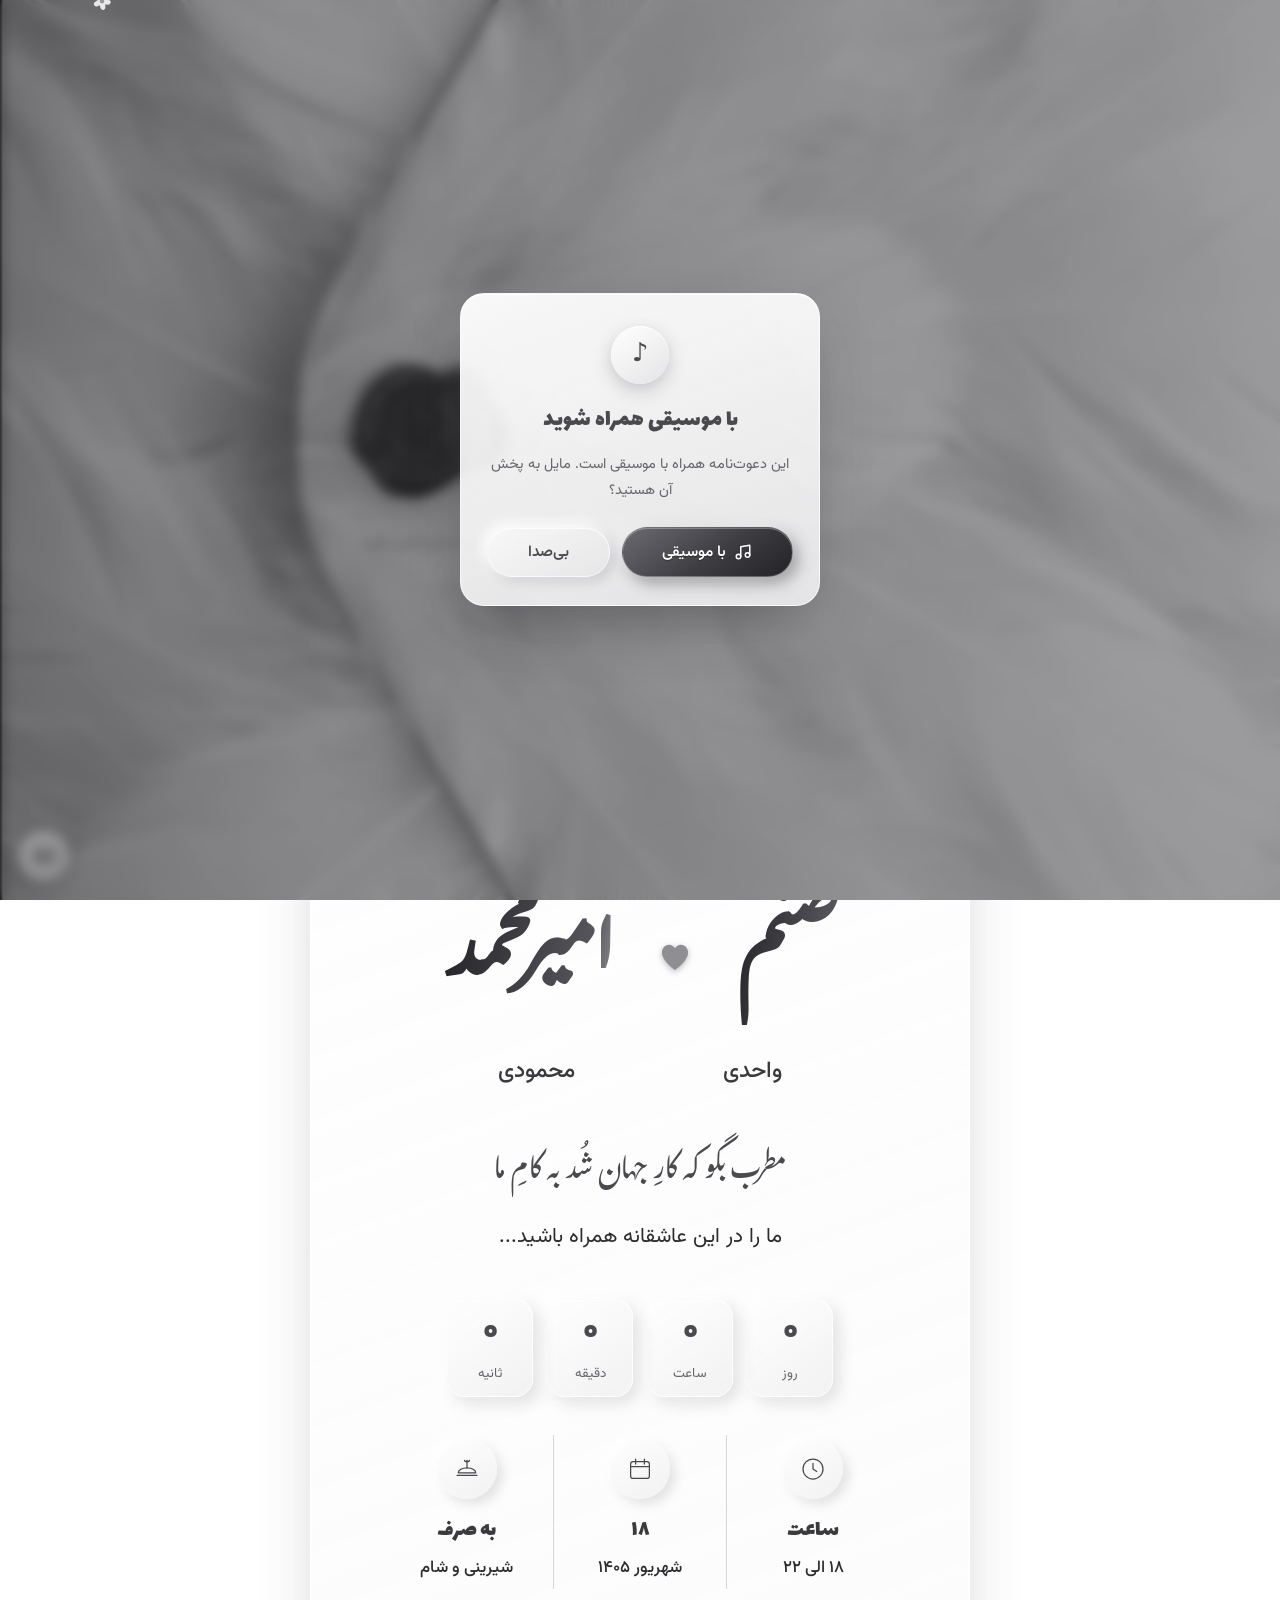
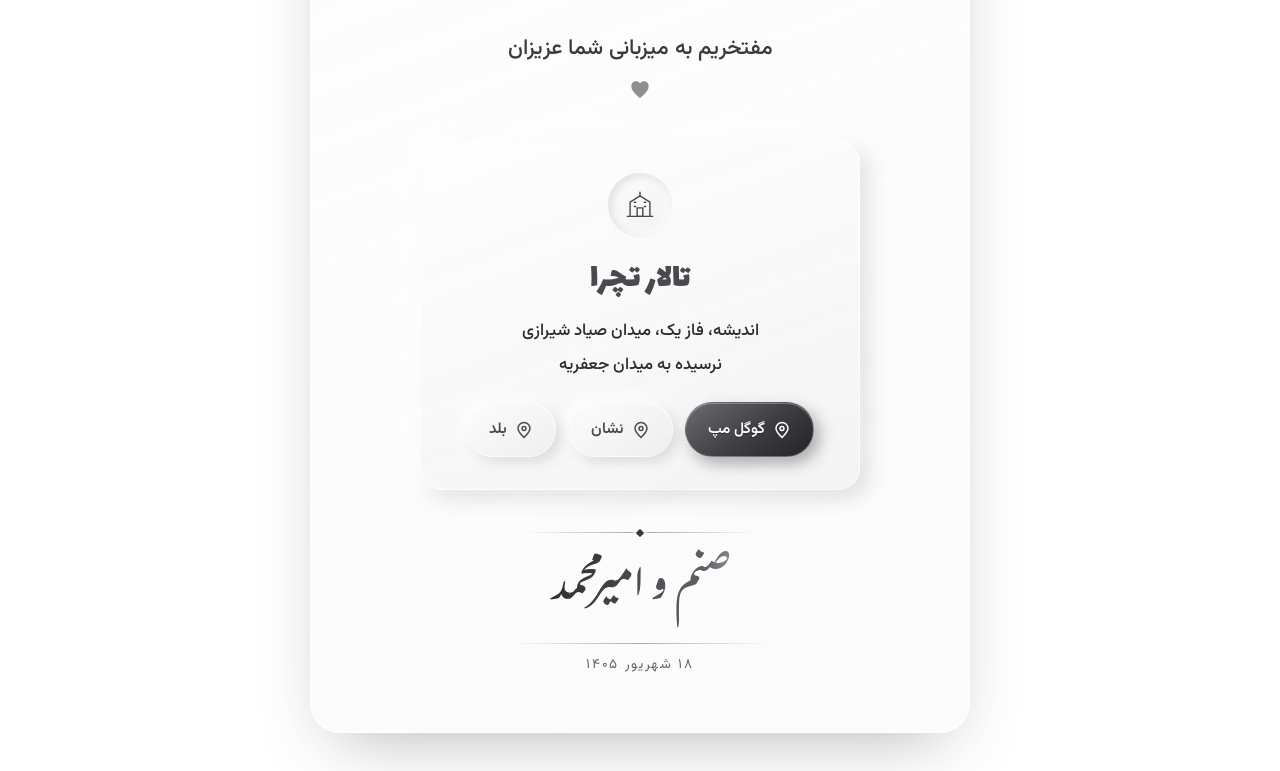
==== sa-c/index.html @ 117c29db "color pallet" ====
<!DOCTYPE html>
<html lang="fa" dir="rtl">
<head>
  <meta charset="UTF-8" />
  <meta name="viewport" content="width=device-width, initial-scale=1.0" />
  <meta name="theme-color" content="#eceaea" />
  <link rel="icon" type="image/svg+xml" href="data:image/svg+xml,%3Csvg xmlns='http://www.w3.org/2000/svg' viewBox='0 0 64 64'%3E%3Ccircle cx='32' cy='32' r='30' fill='%23f2f2f2'/%3E%3Ccircle cx='32' cy='32' r='23' fill='none' stroke='%23888' stroke-width='1.6'/%3E%3Cpath d='M32 20 L38 32 L32 44 L26 32 Z' fill='%23555'/%3E%3C/svg%3E" />
  <title>صنم و امیرمحمد | کارت دعوت عروسی</title>
  <meta name="description" content="مفتخریم به میزبانی شما عزیزان در جشن عروسی امیرمحمد محمودی و صنم واحدی — ۱۸ شهریور ۱۴۰۵" />

  <!-- Persian fonts: Vazirmatn (body) + Gulzar (Nastaliq calligraphy for the names) -->
  <link rel="preconnect" href="https://fonts.googleapis.com" />
  <link rel="preconnect" href="https://fonts.gstatic.com" crossorigin />
  <link href="https://fonts.googleapis.com/css2?family=Vazirmatn:wght@300;400;500;600;700;800&family=Gulzar&family=Lalezar&display=swap" rel="stylesheet" />

  <style>
/* ==========================================================================
   صنم و امیرمحمد — Wedding Invitation
   Style: monochrome (black · white · gray) · glassmorphism · soft neumorphism.
   Pure CSS/JS. Single file.
   ========================================================================== */

:root {
  /* palette — monochrome */
  --paper:      #f3f2f2;
  --paper-2:    #e6e5e5;
  --ink:        #2c2c2e;      /* body text */
  --ink-soft:   #66666a;
  --silver:     #8e8e93;
  --silver-deep:#4a4a4e;
  --silver-soft:#c9c9ce;
  --charcoal:   #3a3a3d;
  --mist:       #b4b4b8;
  --smoke:      #9a9a9f;

  /* glass */
  --glass-bg:     rgba(255, 255, 255, .50);
  --glass-bg-2:   rgba(244, 244, 245, .34);
  --glass-border: rgba(255, 255, 255, .70);
  --glass-blur:   24px;

  /* neumorphic soft (cool gray) */
  --tile-bg:   linear-gradient(145deg, rgba(255,255,255,.62), rgba(228,228,230,.44));
  --nm-light:  rgba(255, 255, 255, .85);
  --nm-dark:   rgba(90, 90, 96, .18);

  --radius: 20px;
  --ease: cubic-bezier(.22,.61,.36,1);

  --f-body:  "Vazirmatn", system-ui, sans-serif;
  --f-calli: "Gulzar", "Vazirmatn", serif;
  --f-disp:  "Lalezar", "Vazirmatn", serif;
}

* { margin: 0; padding: 0; box-sizing: border-box; }
html { scroll-behavior: smooth; -webkit-text-size-adjust: 100%; }

body {
  font-family: var(--f-body);
  color: var(--ink);
  line-height: 1.9;
  min-height: 100vh;
  overflow-x: hidden;
  background:
    radial-gradient(1100px 780px at 78% -8%,  #ffffff 0%, transparent 60%),
    radial-gradient(900px 820px at -8% 108%,  #dedee0 0%, transparent 55%),
    linear-gradient(165deg, #efefef 0%, #dcdcde 100%);
  background-attachment: fixed;
  padding: clamp(14px, 3vw, 48px) clamp(10px, 3vw, 40px);
  display: flex;
  justify-content: center;
}

/* ============ Background orbs (what the glass refracts) ============ */
.bg-orbs { position: fixed; inset: 0; z-index: 0; pointer-events: none; overflow: hidden; }
.bg-orbs span {
  position: absolute; border-radius: 50%;
  filter: blur(60px); opacity: .55;
  animation: drift 22s ease-in-out infinite;
}
.bg-orbs span:nth-child(1) { width: 46vw; height: 46vw; max-width: 460px; max-height: 460px; top: 4%;  left: 50%; margin-left: -220px; background: radial-gradient(circle, #ffffff, transparent 70%); opacity: .75; }
.bg-orbs span:nth-child(2) { width: 50vw; height: 50vw; max-width: 500px; max-height: 500px; bottom: -6%; left: 38%; background: radial-gradient(circle, #c6c6ca, transparent 70%); opacity: .5; animation-delay: -7s; }
.bg-orbs span:nth-child(3) { width: 40vw; height: 40vw; max-width: 420px; max-height: 420px; top: 34%; left: 46%; background: radial-gradient(circle, #a8a8ad, transparent 70%); opacity: .32; animation-delay: -13s; }
@keyframes drift {
  0%,100% { transform: translate(0,0) scale(1); }
  50%     { transform: translate(2.5%, 3%) scale(1.08); }
}

/* ============ Scroll progress ============ */
.scroll-progress {
  position: fixed; inset: 0 auto auto 0;
  height: 2px; width: 0; z-index: 60;
  background: linear-gradient(90deg, var(--silver-soft), var(--charcoal));
  transition: width .1s linear;
}

/* ============ Falling leaves (topmost, over splash + site) ============ */
.petals { position: fixed; inset: 0; width: 100%; height: 100%; pointer-events: none; z-index: 9999; }

/* ============ The glass card ============ */
.card {
  position: relative;
  width: min(660px, 100%);
  z-index: 10;
  background: linear-gradient(160deg, var(--glass-bg), var(--glass-bg-2));
  -webkit-backdrop-filter: blur(var(--glass-blur)) saturate(120%);
  backdrop-filter: blur(var(--glass-blur)) saturate(120%);
  border: 1px solid var(--glass-border);
  border-radius: 30px;
  padding: clamp(24px, 5vw, 48px) clamp(20px, 5vw, 52px) clamp(30px, 6vw, 54px);
  box-shadow:
    0 26px 70px -26px rgba(60, 60, 65, .40),
    inset 0 1px 0 rgba(255, 255, 255, .85),
    inset 0 0 0 1px rgba(255, 255, 255, .22);
  overflow: hidden;
  isolation: isolate;
}

/* ============ HERO ============ */
.hero { position: relative; z-index: 2; }
.hero__arch {
  position: relative;
  width: 100%; aspect-ratio: 1 / 1.35;
  border-radius: 50% 50% 26px 26px / 28% 28% 26px 26px;
  overflow: hidden;
  border: 1px solid rgba(255, 255, 255, .65);
  background: linear-gradient(180deg, rgba(255,255,255,.52), rgba(230,230,232,.32));
  -webkit-backdrop-filter: blur(6px) saturate(110%);
  backdrop-filter: blur(6px) saturate(110%);
  box-shadow: inset 0 1px 0 rgba(255,255,255,.8), 0 12px 28px -20px rgba(60,60,65,.5);
}
.hero__arch::after {
  content: ""; position: absolute; inset: 9px; pointer-events: none;
  border-radius: inherit; border: 1px solid rgba(255,255,255,.5);
}
/* the couple photo — desaturated to sit inside the monochrome palette */
.hero__photo {
  width: 100%; height: 100%; display: block;
  object-fit: cover; object-position: 50% 30%;
  filter: grayscale(1) contrast(1.06) brightness(1.02);
  -webkit-user-drag: none; user-select: none;
}
/* soft vignette so the photo melts into the arch instead of ending hard */
.hero__veil {
  position: absolute; inset: 0; pointer-events: none;
  background:
    radial-gradient(122% 82% at 50% 32%, transparent 54%, rgba(38,38,43,.18) 100%),
    linear-gradient(180deg, rgba(255,255,255,.18) 0%, transparent 20%, transparent 74%, rgba(255,255,255,.12) 100%);
}
/* ---- monogram medallion (replaces the couple logo image) ---- */
.mono {
  position: relative; z-index: 1;
  width: min(74%, 300px); aspect-ratio: 1;
  display: grid; place-items: center;
  border-radius: 50%;
  border: 1px solid rgba(90,90,96,.30);
  animation: floatLogo 5.5s ease-in-out infinite;
}
.mono::before {
  content: ""; position: absolute; inset: 9px;
  border-radius: 50%; border: 1px dashed rgba(90,90,96,.28);
}
.mono::after {
  content: ""; position: absolute; inset: -7px;
  border-radius: 50%; border: 1px solid rgba(255,255,255,.75);
}
.mono__inner { display: grid; place-items: center; gap: 4px; text-align: center; padding: 0 12%; }
.mono__names {
  font-family: var(--f-calli); font-weight: 400;
  font-size: clamp(1.9rem, 8.5vw, 3rem);  
  background: linear-gradient(100deg, #2a2a2e, #5f5f66 42%, #a5a5ac 52%, #34343a 66%, #2a2a2e);
  background-size: 200% 100%;
  -webkit-background-clip: text; background-clip: text; color: transparent;
  animation: sheen 9s ease-in-out infinite;
}
.mono__rule { display: block; height: 1px; width: 62%; background: linear-gradient(90deg, transparent, rgba(90,90,96,.5), transparent); }
.mono__sub { font-size: clamp(.7rem, 3vw, .86rem); color: var(--ink-soft); letter-spacing: .12em; margin-top: 4px; }
@keyframes floatLogo { 0%,100%{ transform: translateY(0); } 50%{ transform: translateY(-6px); } }
.mono--sm { width: min(58%, 216px); margin: 0 auto 4px; animation: none; }
.mono--sm .mono__names { font-size: clamp(1.35rem, 6vw, 1.9rem); }
.mono--sm .mono__sub   { font-size: clamp(.62rem, 2.6vw, .74rem); margin-top: 2px; }

/* ============ Minimal divider ============ */
.hero__ornament, .card__ornament { display: grid; place-items: center; }
.hero__ornament { margin: 22px 0 2px; }
.card__ornament { margin: clamp(26px,6vw,42px) 0 14px; }
.rule {
  position: relative; display: block; height: 1px; width: min(230px, 58%);
  background: linear-gradient(90deg, transparent, rgba(90,90,96,.55), transparent);
}
.rule::after {
  content: ""; position: absolute; left: 50%; top: 50%;
  width: 6px; height: 6px; transform: translate(-50%,-50%) rotate(45deg);
  background: var(--charcoal); border-radius: 1px;
  box-shadow: 0 0 0 3px rgba(255,255,255,.6);
}

/* ============ NAMES ============ */
.names { text-align: center; position: relative; z-index: 2; padding-top: 20px; }
.names__row { display: flex; align-items: center; justify-content: center; gap: clamp(14px, 5vw, 40px); }
.names__name {
  font-family: var(--f-calli);
  font-size: clamp(3rem, 12.5vw, 5.4rem);
  /* line-height: 1.55; font-weight: 400; */
  background: linear-gradient(100deg, #1e1e22, #55555b 42%, #9d9da4 52%, #2b2b30 66%, #1e1e22);
  background-size: 200% 100%;
  -webkit-background-clip: text; background-clip: text; color: transparent;
  animation: sheen 9s ease-in-out infinite;
  padding: 0 .08em;
}
@keyframes sheen { 0%,100%{background-position:0 0} 50%{background-position:-100% 0} }
.names__heart svg { fill: var(--silver); filter: drop-shadow(0 2px 3px rgba(60,60,65,.35)); animation: beat 2.4s ease-in-out infinite; }
@keyframes beat { 0%,100%{transform:scale(1)} 15%{transform:scale(1.18)} 30%{transform:scale(1)} 45%{transform:scale(1.1)} }
.names__family {
  display: flex; justify-content: center; gap: clamp(20px, 8vw, 64px);
  font-size: clamp(1.02rem, 4.4vw, 1.42rem); font-weight: 500;
  color: var(--charcoal); margin-top: 6px;
}
.names__amp { color: var(--silver); font-weight: 400; }

/* ============ POEM ============ */
.poem { text-align: center; margin: clamp(22px, 6vw, 38px) auto; position: relative; z-index: 2; }
.poem__line { font-size: clamp(.98rem, 4vw, 1.3rem); font-weight: 400; color: var(--ink); line-height: 2.2; white-space: nowrap; }
.poem__line--calli { font-family: var(--f-calli); color: var(--silver-deep); font-size: clamp(1.35rem, 6vw, 2rem); line-height: 2.6; }
@media (max-width: 400px) { .poem__line { white-space: normal; } }

/* ============ COUNTDOWN (neumorphic soft tiles) ============ */
.countdown {
  display: flex; align-items: center; justify-content: center; gap: clamp(6px, 2vw, 14px);
  margin: 4px auto clamp(24px,6vw,38px); position: relative; z-index: 2;
}
.cd__unit {
  display: flex; flex-direction: column; align-items: center;
  min-width: clamp(60px, 17vw, 86px);
  padding: 14px 8px 10px;
  background: var(--tile-bg);
  border: 1px solid rgba(255,255,255,.6);
  border-radius: 18px;
  box-shadow: -6px -6px 14px var(--nm-light), 6px 6px 16px var(--nm-dark), inset 0 1px 0 rgba(255,255,255,.7);
}
.cd__unit b {
  font-family: var(--f-disp); font-weight: 400;
  font-size: clamp(1.7rem, 7vw, 2.5rem); line-height: 1; color: var(--silver-deep);
}
.cd__unit b.flip { animation: flip .5s var(--ease); }
@keyframes flip { 0%{transform:rotateX(0);opacity:1} 45%{transform:rotateX(-90deg);opacity:.2} 100%{transform:rotateX(0);opacity:1} }
.cd__unit span { font-size: clamp(.7rem, 3vw, .84rem); color: var(--ink-soft); margin-top: 7px; }
.cd__sep { width: 5px; height: 5px; border-radius: 50%; background: var(--mist); align-self: center; margin-top: 6px; opacity: .7; }

/* ============ DETAILS ============ */
.details {
  display: grid; grid-template-columns: repeat(3, 1fr);
  align-items: start; text-align: center;
  margin: clamp(10px,4vw,20px) auto clamp(24px,6vw,40px);
  max-width: 520px; position: relative; z-index: 2;
}
.detail { padding: 4px clamp(4px,2vw,10px); }
.detail--mid { border-inline: 1px solid rgba(90,90,96,.24); }
.detail__icon {
  display: inline-grid; place-items: center; width: 60px; height: 60px; margin-bottom: 10px;
  color: var(--silver-deep); border-radius: 50%;
  background: var(--tile-bg);
  box-shadow: -5px -5px 12px var(--nm-light), 5px 5px 12px var(--nm-dark), inset 0 1px 0 rgba(255,255,255,.7);
  transition: transform .25s var(--ease), box-shadow .25s var(--ease);
}
.detail__icon svg { width: 30px; height: 30px; }
.detail:hover .detail__icon { transform: translateY(-3px); box-shadow: -6px -6px 15px var(--nm-light), 7px 7px 18px var(--nm-dark); }
.detail__title { display: block; font-family: var(--f-disp); font-weight: 400; font-size: clamp(1.12rem, 5vw, 1.45rem); color: var(--charcoal); }
.detail__text { font-size: clamp(.88rem, 3.8vw, 1.05rem); color: var(--ink); font-weight: 500; }

/* ============ HOST LINE ============ */
.host { text-align: center; margin: 4px auto clamp(18px,5vw,30px); position: relative; z-index: 2; }
.host p { font-size: clamp(1.02rem, 4.4vw, 1.35rem); font-weight: 500; color: var(--charcoal); }
.host__heart { display: inline-block; margin-top: 10px; }
.host__heart svg { fill: var(--silver); animation: beat 2.4s ease-in-out .3s infinite; }

/* ============ VENUE (glass panel) ============ */
.venue { position: relative; z-index: 2; display: grid; place-items: center; }
.venue__box {
  position: relative; text-align: center;
  width: min(440px, 100%); padding: clamp(22px,5vw,32px) clamp(18px,4vw,28px);
  border-radius: 22px;
  background: linear-gradient(160deg, rgba(255,255,255,.55), rgba(230,230,232,.36));
  border: 1px solid rgba(255,255,255,.6);
  box-shadow: -7px -7px 18px var(--nm-light), 8px 8px 20px var(--nm-dark), inset 0 1px 0 rgba(255,255,255,.7);
}
.venue__icon {
  display: inline-grid; place-items: center; width: 64px; height: 64px; margin-bottom: 10px;
  color: var(--silver-deep); border-radius: 50%;
  background: var(--tile-bg);
  box-shadow: inset 3px 3px 8px var(--nm-dark), inset -3px -3px 8px var(--nm-light);
}
.venue__icon svg { width: 34px; height: 34px; animation: bob 4.5s ease-in-out infinite; }
@keyframes bob { 0%,100%{transform:translateY(0)} 50%{transform:translateY(-4px)} }
.venue__name { font-family: var(--f-disp); font-weight: 400; font-size: clamp(1.55rem, 7vw, 2.2rem); color: var(--silver-deep); }
.venue__addr { font-size: clamp(.9rem, 3.9vw, 1.05rem); color: var(--ink); font-weight: 500; margin-top: 2px; }

.venue__actions { display: flex; flex-wrap: wrap; gap: 12px; justify-content: center; margin-top: 20px; }
.btn {
  display: inline-flex; align-items: center; gap: 8px;
  padding: 12px 22px; border-radius: 999px; cursor: pointer;
  font-family: var(--f-body); font-weight: 600; font-size: .96rem; text-decoration: none;
  min-height: 44px; border: 1px solid rgba(255,255,255,.5);
  transition: transform .2s var(--ease), box-shadow .2s var(--ease), background .2s;
}
.btn__ic { width: 18px; height: 18px; }
.btn--dark {
  color: #fff;
  background: linear-gradient(145deg, #6b6b71, #3d3d42 55%, #232327);
  border-color: rgba(255,255,255,.22);
  box-shadow: -3px -3px 8px rgba(255,255,255,.4), 5px 6px 16px rgba(50,50,55,.42), inset 0 1px 0 rgba(255,255,255,.28);
  text-shadow: 0 1px 1px rgba(0,0,0,.35);
}
.btn--dark .btn__ic { stroke: #fff; }
.btn--ghost {
  color: var(--silver-deep);
  background: var(--tile-bg);
  box-shadow: -5px -5px 12px var(--nm-light), 5px 5px 12px var(--nm-dark), inset 0 1px 0 rgba(255,255,255,.7);
}
.btn--ghost .btn__ic { stroke: var(--silver-deep); }
.btn:hover { transform: translateY(-3px); }
.btn--dark:hover { box-shadow: -3px -3px 8px rgba(255,255,255,.4), 8px 10px 22px rgba(50,50,55,.5); }
.btn--ghost:hover { box-shadow: -6px -6px 15px var(--nm-light), 7px 7px 18px var(--nm-dark); }
.btn:active { transform: translateY(0); box-shadow: inset 3px 3px 8px var(--nm-dark), inset -3px -3px 8px var(--nm-light); }
.btn:focus-visible { outline: 3px solid rgba(90,90,96,.55); outline-offset: 3px; }

/* ============ FOOTER ============ */
.foot { text-align: center; position: relative; z-index: 2; }
.foot__date { color: var(--ink-soft); font-weight: 500; margin-top: 2px; }

/* ============ Reveal on scroll ============ */
[data-reveal] { opacity: 0; transform: translateY(34px); }
[data-reveal].is-in { opacity: 1; transform: none; transition: opacity .9s var(--ease), transform .9s var(--ease); }
[data-stagger] { opacity: 0; transform: translateY(22px) scale(.97); }
[data-stagger].is-in { opacity: 1; transform: none; transition: opacity .7s var(--ease), transform .7s var(--ease); }

/* ============ Splash : two parting panels ============ */
body.locked { overflow: hidden; }

.splash {
  position: fixed; inset: 0; z-index: 200;
  overflow: hidden; cursor: pointer;
  background: #e9e9ea;
  transition: opacity .5s ease, visibility .5s;
}
.splash.revealing { opacity: 0; visibility: hidden; }

/* the two side-by-side panels (feather artwork, desaturated to grayscale) */
.doors { position: absolute; inset: 0; }
.door {
  position: absolute; top: 0; left: 0; line-height: 0;
  width: 100vw; height: 100dvh;
  transition: transform 1.6s cubic-bezier(.66, 0, .2, 1);
  will-change: transform;
}
.door img {
  display: block; width: 100%; height: 100%;
  object-fit: cover; object-position: center;
  filter: grayscale(1) contrast(1.04) brightness(1.03);
  user-select: none; -webkit-user-drag: none;
}
/* both panels span the full screen and overlap; the transparent chevron
   notch of the top (right) panel reveals the left panel beneath — so the
   seam always meets no matter the viewport height */
.door--left  { left: 0; }
.door--right { left: 0; }

/* centered hint / seal button straddling the seam */
.door-hint {
  position: absolute; left: 33.33%; top: 50%;
  transform: translate(-50%, -50%);
  z-index: 3; display: grid; place-items: center; gap: 14px;
  text-align: center; cursor: pointer;
  transition: opacity .45s ease, transform .45s ease;
}
.door-hint__seal {
  width: 173px; height: auto; display: block;
  filter: grayscale(1) contrast(1.05) drop-shadow(0 8px 18px rgba(40,40,45,.35));
  animation: hintPulse 2.4s ease-in-out infinite;
  -webkit-user-drag: none; user-select: none;
}
.door-hint__text { font-size: 13px; color: var(--ink-soft); letter-spacing: .3px; }
.door-hint:focus-visible { outline: 3px solid rgba(90,90,96,.55); outline-offset: 6px; border-radius: 12px; }
@keyframes hintPulse { 0%,100%{ transform: scale(1); } 50%{ transform: scale(1.07); } }

/* on open : panels part in opposite directions, hint fades */
.doors.opening .door--left  { transform: translateX(-100%); }
.doors.opening .door--right { transform: translateX(100%); }
.doors.opening .door-hint   { opacity: 0; transform: translate(-50%, -50%) scale(.9); }

/* ============ Music consent modal ============ */
.music-modal {
  position: fixed; inset: 0; z-index: 300;
  display: grid; place-items: center; padding: 24px;
  background: rgba(35, 35, 38, .45);
  -webkit-backdrop-filter: blur(6px); backdrop-filter: blur(6px);
  transition: opacity .45s ease, visibility .45s;
}
.music-modal.hide { opacity: 0; visibility: hidden; }
.music-modal__card {
  width: min(360px, 100%); text-align: center;
  padding: 32px 26px 28px;
  background: linear-gradient(160deg, rgba(255,255,255,.95), rgba(240,240,242,.88));
  border: 1px solid var(--glass-border); border-radius: 24px;
  box-shadow: 0 26px 60px -20px rgba(50,50,55,.5), inset 0 1px 0 rgba(255,255,255,.9);
  animation: mmIn .5s var(--ease) both;
}
@keyframes mmIn { from { opacity: 0; transform: translateY(18px) scale(.96); } to { opacity: 1; transform: none; } }
.music-modal__note {
  width: 58px; height: 58px; margin: 0 auto 14px; border-radius: 50%;
  display: grid; place-items: center; font-size: 26px; color: var(--silver-deep);
  background: linear-gradient(145deg, #ffffff, #e4e4e6);
  box-shadow: 0 6px 18px rgba(60,60,65,.24), inset 0 1px 0 rgba(255,255,255,.9);
  animation: hintPulse 2.4s ease-in-out infinite;
}
.music-modal__title { font-family: var(--f-disp); font-size: 24px; color: var(--silver-deep); font-weight: 400; }
.music-modal__text  { font-size: 14.5px; color: var(--ink-soft); margin: 8px 0 22px; line-height: 1.85; }
.music-modal__actions { display: flex; gap: 12px; justify-content: center; flex-wrap: wrap; }
.music-modal__actions .btn { flex: 1 1 auto; justify-content: center; }

/* ============ Music mute/unmute toggle ============ */
.music-toggle {
  position: fixed; left: 18px; bottom: 18px; z-index: 210;
  width: 52px; height: 52px; border-radius: 50%; cursor: pointer;
  display: grid; place-items: center;
  color: var(--silver-deep); border: 1px solid var(--glass-border);
  background: linear-gradient(145deg, rgba(255,255,255,.92), rgba(232,232,234,.82));
  -webkit-backdrop-filter: blur(10px); backdrop-filter: blur(10px);
  box-shadow: 0 8px 20px -6px rgba(60,60,65,.4), inset 0 1px 0 rgba(255,255,255,.85);
  transition: transform .25s var(--ease), box-shadow .25s var(--ease);
  animation: mmIn .5s var(--ease) both;
}
.music-toggle:hover { transform: translateY(-2px); }
.music-toggle:active { transform: translateY(0); }
.music-toggle:focus-visible { outline: 3px solid rgba(90,90,96,.55); outline-offset: 3px; }
.music-toggle svg { width: 22px; height: 22px; }
.music-toggle .music-toggle__off { display: none; }
.music-toggle.muted .music-toggle__on  { display: none; }
.music-toggle.muted .music-toggle__off { display: block; }
/* gentle pulsing ring while music plays */
.music-toggle:not(.muted)::after {
  content: ""; position: absolute; inset: -4px; border-radius: 50%;
  border: 2px solid rgba(90,90,96,.4);
  animation: mtRing 2.2s ease-out infinite;
}
@keyframes mtRing { 0% { transform: scale(.9); opacity: .7; } 100% { transform: scale(1.35); opacity: 0; } }

/* ============ Responsive ============ */
@media (max-width: 420px) {
  .details { gap: 0; }
  .detail { padding-inline: 3px; }
  .cd__sep { display: none; }
  .countdown { gap: 7px; }
}

/* ============ Reduced motion ============ */
@media (prefers-reduced-motion: reduce) {
  *, *::before, *::after { animation-duration: .001ms !important; animation-iteration-count: 1 !important; transition-duration: .001ms !important; scroll-behavior: auto !important; }
  [data-reveal], [data-stagger] { opacity: 1 !important; transform: none !important; }
  .petals, .bg-orbs span { display: none; }
}
  </style>
</head>
<body>

  <!-- ===== Background music ===== -->
  <audio id="bgm" src="../music/Arman-Garshasbi-Benshin.mp3" loop preload="auto"></audio>

  <!-- ===== Music consent modal (shown first) ===== -->
  <div class="music-modal" id="musicModal" role="dialog" aria-modal="true" aria-labelledby="mmTitle">
    <div class="music-modal__card">
      <div class="music-modal__note" aria-hidden="true">♪</div>
      <h2 class="music-modal__title" id="mmTitle">با موسیقی همراه شوید</h2>
      <p class="music-modal__text">این دعوت‌نامه همراه با موسیقی است. مایل به پخش آن هستید؟</p>
      <div class="music-modal__actions">
        <button class="btn btn--dark" id="mmYes" type="button">
          <svg class="btn__ic" viewBox="0 0 24 24" fill="none" stroke="currentColor" stroke-width="2" stroke-linecap="round" stroke-linejoin="round"><path d="M9 18V5l12-2v13"/><circle cx="6" cy="18" r="3"/><circle cx="18" cy="16" r="3"/></svg>
          با موسیقی
        </button>
        <button class="btn btn--ghost" id="mmNo" type="button">بی‌صدا</button>
      </div>
    </div>
  </div>

  <!-- ===== Music mute/unmute toggle (bottom-left) ===== -->
  <button class="music-toggle" id="musicToggle" type="button" aria-label="کنترل موسیقی" hidden>
    <svg class="music-toggle__on" viewBox="0 0 24 24" fill="none" stroke="currentColor" stroke-width="2" stroke-linecap="round" stroke-linejoin="round" aria-hidden="true"><path d="M11 5 6 9H2v6h4l5 4z"/><path d="M15.5 8.5a5 5 0 0 1 0 7"/><path d="M18.5 5.5a9 9 0 0 1 0 13"/></svg>
    <svg class="music-toggle__off" viewBox="0 0 24 24" fill="none" stroke="currentColor" stroke-width="2" stroke-linecap="round" stroke-linejoin="round" aria-hidden="true"><path d="M11 5 6 9H2v6h4l5 4z"/><line x1="22" y1="9" x2="16" y2="15"/><line x1="16" y1="9" x2="22" y2="15"/></svg>
  </button>

  <!-- ===== Splash : two parting panels ===== -->
  <div class="splash" id="splash">
    <div class="doors" id="doors">
      <div class="door door--left"><img src="../left.webp" alt="" draggable="false"></div>
      <div class="door door--right"><img src="../right.webp" alt="" draggable="false"></div>
      <div class="door-hint" id="doorHint" role="button" tabindex="0" aria-label="باز کردن دعوت‌نامه">
        <img class="door-hint__seal" src="../seal.webp" alt="" draggable="false">
        <span class="door-hint__text">برای باز شدن لمس کنید</span>
      </div>
    </div>
  </div>

  <!-- ===== Scroll progress ===== -->
  <div class="scroll-progress" id="scrollProgress" aria-hidden="true"></div>

  <!-- ===== Soft blurred background orbs (glass refraction) ===== -->
  <div class="bg-orbs" aria-hidden="true"><span></span><span></span><span></span></div>

  <!-- ===== Falling petals canvas ===== -->
  <canvas id="petals" class="petals" aria-hidden="true"></canvas>

  <main class="card" id="card">

    <!-- ===== HERO : arched monogram ===== -->
    <header class="hero reveal" data-reveal>
      <div class="hero__arch">
        <img class="hero__photo" src="pic.jpg" alt="صنم و امیرمحمد" draggable="false">
        <span class="hero__veil" aria-hidden="true"></span>
      </div>
      <div class="hero__ornament" aria-hidden="true"><span class="rule"></span></div>
    </header>

    <!-- ===== NAMES ===== -->
    <section class="names reveal" data-reveal>
      <div class="names__row">
        <h1 class="names__name" data-name>صنم</h1>
        <span class="names__heart" aria-label="و">
          <svg viewBox="0 0 32 29" width="30" height="27"><path d="M16 29S2 19.6 2 10.2C2 5.1 6 2 9.7 2c2.6 0 4.6 1.4 6.3 3.6C17.7 3.4 19.7 2 22.3 2 26 2 30 5.1 30 10.2 30 19.6 16 29 16 29z"/></svg>
        </span>
        <h1 class="names__name" data-name>امیرمحمد</h1>
      </div>
      <div class="names__family">
        <span>واحدی</span>
        <span class="names__amp" style="opacity: 0;">وو</span>
        <span>محمودی</span>
      </div>
    </section>

    <!-- ===== POEM ===== -->
    <section class="poem reveal" data-reveal>
      <p class="poem__line poem__line--calli">مطرب بگو که کارِ جهان شُد به کامِ ما</p>
      <p class="poem__line">ما را در این عاشقانه همراه باشید...</p>
    </section>

    <!-- ===== COUNTDOWN ===== -->
    <section class="countdown reveal" data-reveal aria-label="زمان باقی‌مانده تا جشن">
      <div class="cd__unit"><b id="cd-days">۰</b><span>روز</span></div>
      <div class="cd__unit"><b id="cd-hours">۰</b><span>ساعت</span></div>
      <div class="cd__unit"><b id="cd-min">۰</b><span>دقیقه</span></div>
      <div class="cd__unit"><b id="cd-sec">۰</b><span>ثانیه</span></div>
    </section>

    <!-- ===== DETAILS  (TODO: زمان و تاریخ مراسم را اینجا ویرایش کنید) ===== -->
    <section class="details reveal" data-reveal>
      <div class="detail" data-stagger>
        <span class="detail__icon"><svg viewBox="0 0 48 48"><use href="#ic-clock"/></svg></span>
        <b class="detail__title">ساعت</b>
        <p class="detail__text">۱۸ الی ۲۲</p>
      </div>
      <div class="detail detail--mid" data-stagger>
        <span class="detail__icon"><svg viewBox="0 0 48 48"><use href="#ic-calendar"/></svg></span>
        <b class="detail__title">۱۸</b>
        <p class="detail__text">شهریور ۱۴۰۵</p>
      </div>
      <div class="detail" data-stagger>
        <span class="detail__icon"><svg viewBox="0 0 48 48"><use href="#ic-dish"/></svg></span>
        <b class="detail__title">به صرف</b>
        <p class="detail__text">شیرینی و شام</p>
      </div>
    </section>

    <!-- ===== HOST LINE ===== -->
    <section class="host reveal" data-reveal>
      <p>مفتخریم به میزبانی شما عزیزان</p>
      <span class="host__heart" aria-hidden="true">
        <svg viewBox="0 0 32 29" width="20" height="18"><path d="M16 29S2 19.6 2 10.2C2 5.1 6 2 9.7 2c2.6 0 4.6 1.4 6.3 3.6C17.7 3.4 19.7 2 22.3 2 26 2 30 5.1 30 10.2 30 19.6 16 29 16 29z"/></svg>
      </span>
    </section>

    <!-- ===== VENUE  (TODO: نام تالار، آدرس و لینک نقشه‌ها را ویرایش کنید) ===== -->
    <section class="venue reveal" data-reveal>
      <div class="venue__box">
        <span class="venue__icon"><svg viewBox="0 0 48 48"><use href="#ic-hall"/></svg></span>
        <h2 class="venue__name">تالار تچرا</h2>
        <p class="venue__addr">اندیشه، فاز یک، میدان صیاد شیرازی</p>
        <p class="venue__addr">نرسیده به میدان جعفریه</p>
        <div class="venue__actions">
          <a class="btn btn--dark" id="mapBtn" target="_blank" rel="noopener"
             href="https://maps.app.goo.gl/gAYXdGD15n9fiQbu9">
            <svg viewBox="0 0 24 24" class="btn__ic"><use href="#ic-pin"/></svg>
            گوگل مپ
          </a>
          <a class="btn btn--ghost" target="_blank" rel="noopener"
             href="https://nshn.ir/54rbvYw8IxLlO9">
            <svg viewBox="0 0 24 24" class="btn__ic"><use href="#ic-pin"/></svg>
            نشان
          </a>
          <a class="btn btn--ghost" target="_blank" rel="noopener"
             href="https://balad.ir/p/6AWBLNRySSi8y4">
            <svg viewBox="0 0 24 24" class="btn__ic"><use href="#ic-pin"/></svg>
            بلد
          </a>
        </div>
      </div>
    </section>

    <div class="card__ornament" aria-hidden="true"><span class="rule"></span></div>

        <div class="mono__inner">
          <span class="mono__names">صنم و امیرمحمد</span>
          <span class="mono__rule"></span>
          <span class="mono__sub">۱۸ شهریور ۱۴۰۵</span>
        </div>


  </main>

  <!-- ===== SVG symbol library ===== -->
  <svg width="0" height="0" style="position:absolute" aria-hidden="true">
    <defs>
      <!-- icons -->
      <g id="ic-clock" fill="none" stroke="currentColor" stroke-width="2" stroke-linecap="round" stroke-linejoin="round">
        <circle cx="24" cy="24" r="16"/><path d="M24 15v9l6 4"/>
      </g>
      <g id="ic-calendar" fill="none" stroke="currentColor" stroke-width="2" stroke-linecap="round" stroke-linejoin="round">
        <rect x="9" y="12" width="30" height="27" rx="4"/><path d="M9 20h30M17 8v8M31 8v8"/>
      </g>
      <g id="ic-dish" fill="none" stroke="currentColor" stroke-width="2" stroke-linecap="round" stroke-linejoin="round">
        <path d="M10 30a14 8 0 0 1 28 0z"/><path d="M8 34h32"/><path d="M24 22V10M20 10c0 3 8 3 8 0"/>
      </g>
      <g id="ic-hall" fill="none" stroke="currentColor" stroke-width="2" stroke-linecap="round" stroke-linejoin="round">
        <path d="M10 40V20l14-9 14 9v20"/><path d="M6 40h36"/><rect x="20" y="28" width="8" height="12"/>
        <path d="M16 20h2M30 20h2M16 26h2M30 26h2"/><path d="M24 11V6"/>
      </g>
      <g id="ic-pin" fill="none" stroke="currentColor" stroke-width="2" stroke-linecap="round" stroke-linejoin="round">
        <path d="M12 22c5-5 8-8.5 8-12a8 8 0 1 0-16 0c0 3.5 3 7 8 12z"/><circle cx="12" cy="10" r="2.6"/>
      </g>
    </defs>
  </svg>

  <script>
/* ==========================================================================
   صنم و امیرمحمد — interactions & animation
   ========================================================================== */
(function () {
  "use strict";

  const reduce = window.matchMedia("(prefers-reduced-motion: reduce)").matches;
  const faDigits = ["۰", "۱", "۲", "۳", "۴", "۵", "۶", "۷", "۸", "۹"];
  const toFa = (n) => String(n).replace(/\d/g, (d) => faDigits[d]);

  /* ---------- Music consent modal + mute/unmute toggle ---------- */
  const bgm = document.getElementById("bgm");
  const musicModal = document.getElementById("musicModal");
  const musicToggle = document.getElementById("musicToggle");
  const mmYes = document.getElementById("mmYes");
  const mmNo = document.getElementById("mmNo");

  if (musicModal && bgm) {
    document.body.classList.add("locked"); // lock while the consent modal is up

    const setMuted = (muted) => {
      musicToggle.classList.toggle("muted", muted);
      musicToggle.setAttribute("aria-label", muted ? "پخش موسیقی" : "قطع موسیقی");
    };

    const fadeIn = () => {
      bgm.volume = 0;
      let v = 0;
      const t = setInterval(() => {
        v = Math.min(1, v + 0.05); bgm.volume = v;
        if (v >= 1) clearInterval(t);
      }, 60);
    };

    const playMusic = () => {
      const p = bgm.play();
      if (p !== undefined) {
        p.then(() => { setMuted(false); fadeIn(); }).catch(() => setMuted(true));
      } else { setMuted(false); }
    };

    const closeModal = () => {
      musicModal.classList.add("hide");
      setTimeout(() => { musicModal.style.display = "none"; }, 500);
      musicToggle.hidden = false; // reveal the bottom-left control
    };

    mmYes.addEventListener("click", () => { closeModal(); playMusic(); });
    mmNo.addEventListener("click",  () => { closeModal(); setMuted(true); });

    // bottom-left toggle: play/pause the looping track
    musicToggle.addEventListener("click", () => {
      if (bgm.paused) {
        bgm.play().then(() => { setMuted(false); if (bgm.volume < 1) fadeIn(); }).catch(() => {});
      } else {
        bgm.pause();
        setMuted(true);
      }
    });
  }

  /* ---------- Splash : two parting panels ---------- */
  const splash = document.getElementById("splash");
  const doors = document.getElementById("doors");
  const doorHint = document.getElementById("doorHint");

  if (splash) {
    document.body.classList.add("locked"); // lock scroll until opened
    let opened = false;

    const finish = () => {
      splash.classList.add("revealing");
      document.body.classList.remove("locked");
      window.scrollTo(0, 0);
      setTimeout(() => {
        splash.style.display = "none";
        splash.setAttribute("aria-hidden", "true");
      }, 700);
    };

    const openInvitation = () => {
      if (opened) return;
      opened = true;

      if (reduce) { finish(); return; }
      // the two panels part in opposite directions, revealing the site
      doors.classList.add("opening");
      // once they've slid away, clean up the splash
      setTimeout(finish, 1600);
    };

    // tap anywhere on the screen to open
    splash.addEventListener("click", openInvitation);
    doorHint.addEventListener("keydown", (e) => {
      if (e.key === "Enter" || e.key === " ") { e.preventDefault(); openInvitation(); }
    });
  }

  /* ---------- Scroll progress ---------- */
  const bar = document.getElementById("scrollProgress");
  const onScroll = () => {
    const h = document.documentElement;
    const max = h.scrollHeight - h.clientHeight;
    bar.style.width = (max > 0 ? (h.scrollTop / max) * 100 : 0) + "%";
  };
  document.addEventListener("scroll", onScroll, { passive: true });
  onScroll();

  /* ---------- Reveal on scroll ---------- */
  const io = new IntersectionObserver(
    (entries) => {
      entries.forEach((e) => {
        if (!e.isIntersecting) return;
        e.target.classList.add("is-in");
        // stagger children
        const kids = e.target.querySelectorAll("[data-stagger]");
        kids.forEach((k, i) => setTimeout(() => k.classList.add("is-in"), i * 140));
        io.unobserve(e.target);
      });
    },
    { threshold: 0.16, rootMargin: "0px 0px -8% 0px" }
  );
  document.querySelectorAll("[data-reveal]").forEach((el) => io.observe(el));

  /* ---------- Countdown to the wedding (TODO: تاریخ مراسم) ---------- */
  const target = new Date("2026-09-09T18:00:00+03:30").getTime();
  const els = {
    days: document.getElementById("cd-days"),
    hours: document.getElementById("cd-hours"),
    min: document.getElementById("cd-min"),
    sec: document.getElementById("cd-sec"),
  };
  const last = {};
  function setUnit(el, val) {
    const s = toFa(val);
    if (el.textContent === s) return;
    el.textContent = s;
    if (!reduce) {
      el.classList.remove("flip");
      void el.offsetWidth; // reflow to restart animation
      el.classList.add("flip");
    }
  }
  function tick() {
    let diff = Math.max(0, target - Date.now());
    const d = Math.floor(diff / 86400000); diff -= d * 86400000;
    const h = Math.floor(diff / 3600000);  diff -= h * 3600000;
    const m = Math.floor(diff / 60000);    diff -= m * 60000;
    const s = Math.floor(diff / 1000);
    if (last.d !== d) { setUnit(els.days, d); last.d = d; }
    if (last.h !== h) { setUnit(els.hours, h); last.h = h; }
    if (last.m !== m) { setUnit(els.min, m); last.m = m; }
    if (last.s !== s) { setUnit(els.sec, s); last.s = s; }
  }
  tick();
  setInterval(tick, 1000);

  /* ---------- Falling leaves & blossoms (monochrome) ---------- */
  if (!reduce) {
    const canvas = document.getElementById("petals");
    const ctx = canvas.getContext("2d");
    let W, H, dpr = 1, items;

    // Abstract sprites in the monochrome palette (self-contained SVG)
    const SVGS = [
      // gray leaf with midrib
      `<svg xmlns='http://www.w3.org/2000/svg' viewBox='0 0 40 40'><path d='M20 3C31 12 31 27 20 37 9 27 9 12 20 3Z' fill='#b6b6ba'/><path d='M20 6v28' stroke='#87878c' stroke-width='1.5' fill='none' stroke-linecap='round'/><path d='M20 16l6-4M20 22l-6-4M20 27l6-3' stroke='#87878c' stroke-width='1' fill='none' stroke-linecap='round'/></svg>`,
      // lighter tilted leaf
      `<svg xmlns='http://www.w3.org/2000/svg' viewBox='0 0 40 40'><path d='M7 33C7 17 19 6 34 8 33 23 22 34 7 33Z' fill='#cfcfd3'/><path d='M11 30C18 22 27 14 32 11' stroke='#9a9a9f' stroke-width='1.4' fill='none' stroke-linecap='round'/></svg>`,
      // 5-petal light-gray blossom, dark center
      `<svg xmlns='http://www.w3.org/2000/svg' viewBox='0 0 40 40'><g fill='#d8d8dc'><ellipse cx='20' cy='11' rx='5.4' ry='9'/><ellipse cx='20' cy='11' rx='5.4' ry='9' transform='rotate(72 20 20)'/><ellipse cx='20' cy='11' rx='5.4' ry='9' transform='rotate(144 20 20)'/><ellipse cx='20' cy='11' rx='5.4' ry='9' transform='rotate(216 20 20)'/><ellipse cx='20' cy='11' rx='5.4' ry='9' transform='rotate(288 20 20)'/></g><circle cx='20' cy='20' r='4.4' fill='#7d7d82'/></svg>`,
      // 5-petal white blossom, gray center
      `<svg xmlns='http://www.w3.org/2000/svg' viewBox='0 0 40 40'><g fill='#f2f2f4'><ellipse cx='20' cy='12' rx='5' ry='8.4'/><ellipse cx='20' cy='12' rx='5' ry='8.4' transform='rotate(72 20 20)'/><ellipse cx='20' cy='12' rx='5' ry='8.4' transform='rotate(144 20 20)'/><ellipse cx='20' cy='12' rx='5' ry='8.4' transform='rotate(216 20 20)'/><ellipse cx='20' cy='12' rx='5' ry='8.4' transform='rotate(288 20 20)'/></g><circle cx='20' cy='20' r='4' fill='#9a9a9f'/></svg>`,
      // small 6-petal mid-gray flower
      `<svg xmlns='http://www.w3.org/2000/svg' viewBox='0 0 40 40'><g fill='#a8a8ae'><ellipse cx='20' cy='13' rx='4' ry='7.5'/><ellipse cx='20' cy='13' rx='4' ry='7.5' transform='rotate(60 20 20)'/><ellipse cx='20' cy='13' rx='4' ry='7.5' transform='rotate(120 20 20)'/><ellipse cx='20' cy='13' rx='4' ry='7.5' transform='rotate(180 20 20)'/><ellipse cx='20' cy='13' rx='4' ry='7.5' transform='rotate(240 20 20)'/><ellipse cx='20' cy='13' rx='4' ry='7.5' transform='rotate(300 20 20)'/></g><circle cx='20' cy='20' r='3.4' fill='#f2f2f4'/></svg>`,
      // abstract rose swirl (silver)
      `<svg xmlns='http://www.w3.org/2000/svg' viewBox='0 0 40 40'><circle cx='20' cy='20' r='13' fill='#dcdce0'/><path d='M20 12a8 8 0 1 1-7 4M20 15a5 5 0 1 1-4 2.4' fill='none' stroke='#84848a' stroke-width='1.5' stroke-linecap='round'/></svg>`,
    ];
    const sprites = SVGS.map((s) => {
      const img = new Image();
      img.src = "data:image/svg+xml;charset=utf-8," + encodeURIComponent(s);
      return img;
    });

    function resize() {
      dpr = Math.min(2, window.devicePixelRatio || 1);
      W = window.innerWidth; H = window.innerHeight;
      canvas.width = W * dpr; canvas.height = H * dpr;
      ctx.setTransform(dpr, 0, 0, dpr, 0, 0);
      const count = Math.min(38, Math.round(W / 34));
      items = Array.from({ length: count }, makeItem);
    }
    function makeItem() {
      const flower = Math.random() < 0.42;               // ~mix of leaves & flowers
      const sprite = flower ? 2 + ((Math.random() * 4) | 0) : ((Math.random() * 2) | 0);
      return {
        x: Math.random() * W,
        y: Math.random() * -H,
        size: (flower ? 16 : 15) + Math.random() * (flower ? 16 : 14),
        sprite,
        sway: 0.7 + Math.random() * 1.4,
        speed: 0.28 + Math.random() * 0.6,
        angle: Math.random() * Math.PI * 2,
        spin: (Math.random() - 0.5) * 0.035,
        phase: Math.random() * Math.PI * 2,
        opacity: 0.7 + Math.random() * 0.28,
      };
    }
    function frame(t) {
      ctx.clearRect(0, 0, W, H);
      for (const p of items) {
        p.y += p.speed;
        p.x += Math.sin(t * 0.001 + p.phase) * p.sway * 0.5;
        p.angle += p.spin;
        if (p.y > H + 28) { p.y = -28; p.x = Math.random() * W; }
        const img = sprites[p.sprite];
        if (!img.complete || !img.naturalWidth) continue;
        ctx.save();
        ctx.translate(p.x, p.y);
        ctx.rotate(p.angle);
        ctx.globalAlpha = p.opacity;
        ctx.drawImage(img, -p.size / 2, -p.size / 2, p.size, p.size);
        ctx.restore();
      }
      requestAnimationFrame(frame);
    }
    resize();
    window.addEventListener("resize", resize);
    requestAnimationFrame(frame);
  }
})();
  </script>
</body>
</html>
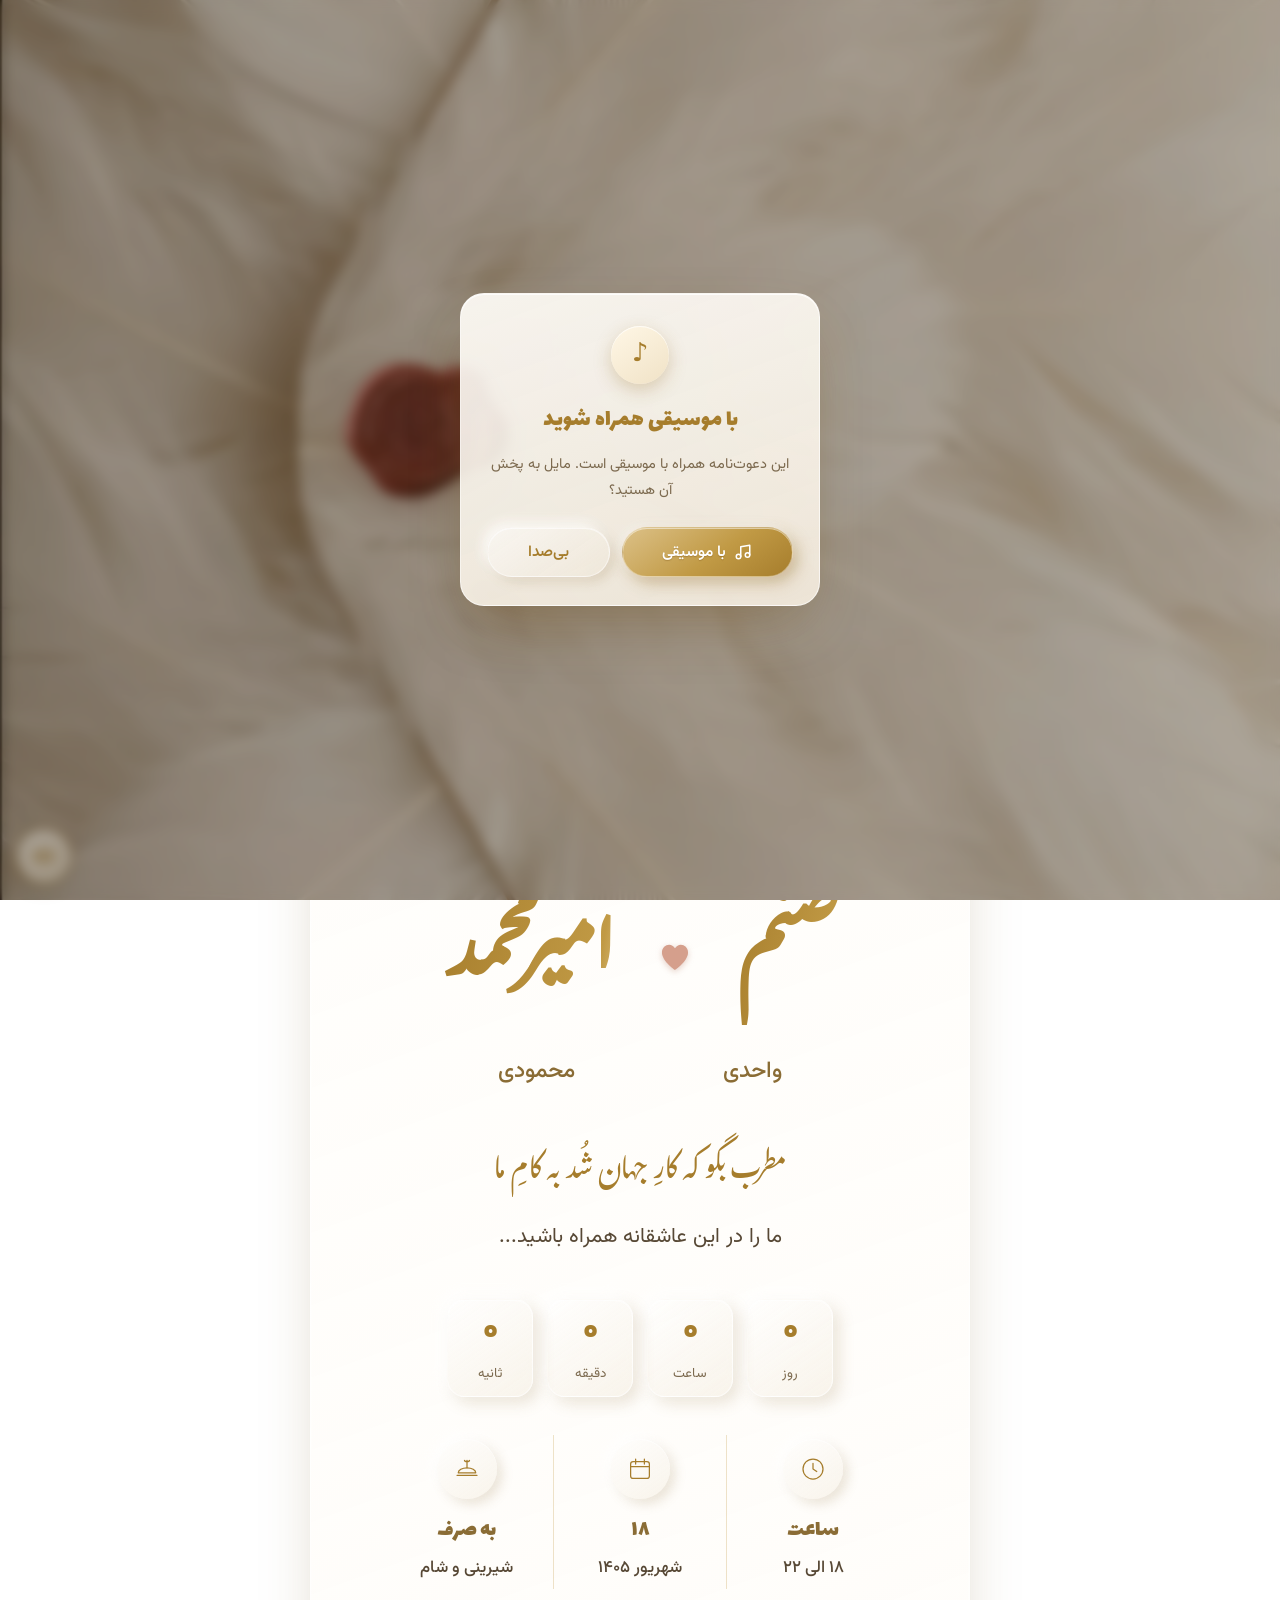
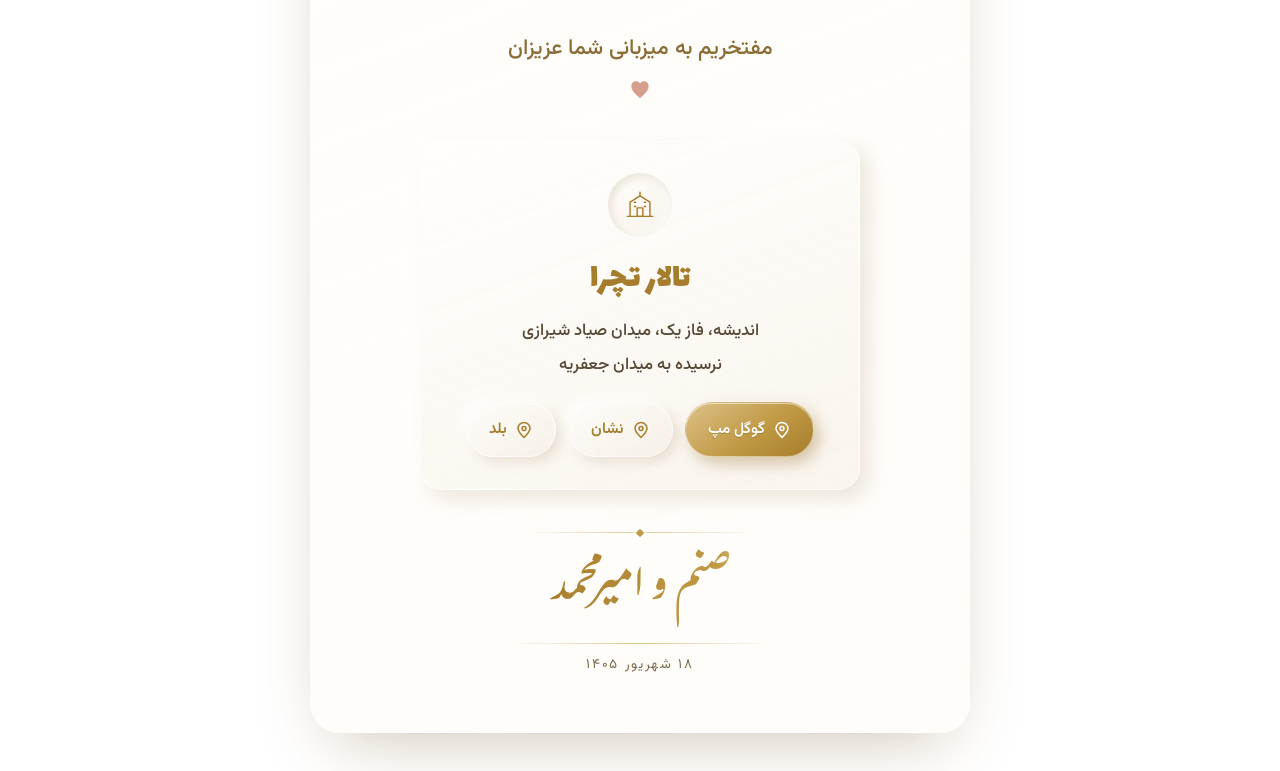
==== commit 42b766c8: "color" ====
--- a/sa-c/index.html
+++ b/sa-c/index.html
@@ -3,8 +3,8 @@
 <head>
   <meta charset="UTF-8" />
   <meta name="viewport" content="width=device-width, initial-scale=1.0" />
-  <meta name="theme-color" content="#eceaea" />
-  <link rel="icon" type="image/svg+xml" href="data:image/svg+xml,%3Csvg xmlns='http://www.w3.org/2000/svg' viewBox='0 0 64 64'%3E%3Ccircle cx='32' cy='32' r='30' fill='%23f2f2f2'/%3E%3Ccircle cx='32' cy='32' r='23' fill='none' stroke='%23888' stroke-width='1.6'/%3E%3Cpath d='M32 20 L38 32 L32 44 L26 32 Z' fill='%23555'/%3E%3C/svg%3E" />
+  <meta name="theme-color" content="#f7efe2" />
+  <link rel="icon" type="image/svg+xml" href="data:image/svg+xml,%3Csvg xmlns='http://www.w3.org/2000/svg' viewBox='0 0 64 64'%3E%3Ccircle cx='32' cy='32' r='30' fill='%23f7efe2'/%3E%3Ccircle cx='32' cy='32' r='23' fill='none' stroke='%23c19a45' stroke-width='1.6'/%3E%3Cpath d='M32 20 L38 32 L32 44 L26 32 Z' fill='%23a67d2c'/%3E%3C/svg%3E" />
   <title>صنم و امیرمحمد | کارت دعوت عروسی</title>
   <meta name="description" content="مفتخریم به میزبانی شما عزیزان در جشن عروسی امیرمحمد محمودی و صنم واحدی — ۱۸ شهریور ۱۴۰۵" />
 
@@ -16,33 +16,33 @@
   <style>
 /* ==========================================================================
    صنم و امیرمحمد — Wedding Invitation
-   Style: monochrome (black · white · gray) · glassmorphism · soft neumorphism.
+   Style: warm cream & gold · glassmorphism · soft neumorphism.
    Pure CSS/JS. Single file.
    ========================================================================== */
 
 :root {
-  /* palette — monochrome */
-  --paper:      #f3f2f2;
-  --paper-2:    #e6e5e5;
-  --ink:        #2c2c2e;      /* body text */
-  --ink-soft:   #66666a;
-  --silver:     #8e8e93;
-  --silver-deep:#4a4a4e;
-  --silver-soft:#c9c9ce;
-  --charcoal:   #3a3a3d;
-  --mist:       #b4b4b8;
-  --smoke:      #9a9a9f;
+  /* palette */
+  --cream:      #f4ead8;
+  --cream-2:    #efe1cb;
+  --ink:        #574835;      /* body text — ~8:1 on glass */
+  --ink-soft:   #7c6a4f;
+  --gold:       #c19a45;
+  --gold-deep:  #a67d2c;
+  --gold-soft:  #dcc188;
+  --bronze:     #8a6c35;
+  --blush:      #d59f8c;
+  --sage:       #a9bd8e;
 
   /* glass */
-  --glass-bg:     rgba(255, 255, 255, .50);
-  --glass-bg-2:   rgba(244, 244, 245, .34);
-  --glass-border: rgba(255, 255, 255, .70);
+  --glass-bg:     rgba(255, 253, 248, .46);
+  --glass-bg-2:   rgba(255, 248, 238, .32);
+  --glass-border: rgba(255, 255, 255, .60);
   --glass-blur:   24px;
 
-  /* neumorphic soft (cool gray) */
-  --tile-bg:   linear-gradient(145deg, rgba(255,255,255,.62), rgba(228,228,230,.44));
-  --nm-light:  rgba(255, 255, 255, .85);
-  --nm-dark:   rgba(90, 90, 96, .18);
+  /* neumorphic soft (warm, not gray) */
+  --tile-bg:   linear-gradient(145deg, rgba(255,255,255,.55), rgba(240,231,214,.42));
+  --nm-light:  rgba(255, 255, 255, .70);
+  --nm-dark:   rgba(150, 120, 70, .20);
 
   --radius: 20px;
   --ease: cubic-bezier(.22,.61,.36,1);
@@ -62,9 +62,9 @@
   min-height: 100vh;
   overflow-x: hidden;
   background:
-    radial-gradient(1100px 780px at 78% -8%,  #ffffff 0%, transparent 60%),
-    radial-gradient(900px 820px at -8% 108%,  #dedee0 0%, transparent 55%),
-    linear-gradient(165deg, #efefef 0%, #dcdcde 100%);
+    radial-gradient(1100px 780px at 78% -8%,  #fff6e6 0%, transparent 60%),
+    radial-gradient(900px 820px at -8% 108%,  #f3e6cf 0%, transparent 55%),
+    linear-gradient(165deg, #f2e6cf 0%, #ecdcc0 100%);
   background-attachment: fixed;
   padding: clamp(14px, 3vw, 48px) clamp(10px, 3vw, 40px);
   display: flex;
@@ -78,9 +78,9 @@
   filter: blur(60px); opacity: .55;
   animation: drift 22s ease-in-out infinite;
 }
-.bg-orbs span:nth-child(1) { width: 46vw; height: 46vw; max-width: 460px; max-height: 460px; top: 4%;  left: 50%; margin-left: -220px; background: radial-gradient(circle, #ffffff, transparent 70%); opacity: .75; }
-.bg-orbs span:nth-child(2) { width: 50vw; height: 50vw; max-width: 500px; max-height: 500px; bottom: -6%; left: 38%; background: radial-gradient(circle, #c6c6ca, transparent 70%); opacity: .5; animation-delay: -7s; }
-.bg-orbs span:nth-child(3) { width: 40vw; height: 40vw; max-width: 420px; max-height: 420px; top: 34%; left: 46%; background: radial-gradient(circle, #a8a8ad, transparent 70%); opacity: .32; animation-delay: -13s; }
+.bg-orbs span:nth-child(1) { width: 46vw; height: 46vw; max-width: 460px; max-height: 460px; top: 4%;  left: 50%; margin-left: -220px; background: radial-gradient(circle, #ecc389, transparent 70%); opacity: .6; }
+.bg-orbs span:nth-child(2) { width: 50vw; height: 50vw; max-width: 500px; max-height: 500px; bottom: -6%; left: 38%; background: radial-gradient(circle, #e6ad97, transparent 70%); opacity: .55; animation-delay: -7s; }
+.bg-orbs span:nth-child(3) { width: 40vw; height: 40vw; max-width: 420px; max-height: 420px; top: 34%; left: 46%; background: radial-gradient(circle, #b6ce9c, transparent 70%); opacity: .45; animation-delay: -13s; }
 @keyframes drift {
   0%,100% { transform: translate(0,0) scale(1); }
   50%     { transform: translate(2.5%, 3%) scale(1.08); }
@@ -90,7 +90,7 @@
 .scroll-progress {
   position: fixed; inset: 0 auto auto 0;
   height: 2px; width: 0; z-index: 60;
-  background: linear-gradient(90deg, var(--silver-soft), var(--charcoal));
+  background: linear-gradient(90deg, var(--gold-soft), var(--gold));
   transition: width .1s linear;
 }
 
@@ -109,9 +109,9 @@
   border-radius: 30px;
   padding: clamp(24px, 5vw, 48px) clamp(20px, 5vw, 52px) clamp(30px, 6vw, 54px);
   box-shadow:
-    0 26px 70px -26px rgba(60, 60, 65, .40),
-    inset 0 1px 0 rgba(255, 255, 255, .85),
-    inset 0 0 0 1px rgba(255, 255, 255, .22);
+    0 26px 70px -26px rgba(120, 90, 40, .40),
+    inset 0 1px 0 rgba(255, 255, 255, .75),
+    inset 0 0 0 1px rgba(255, 255, 255, .18);
   overflow: hidden;
   isolation: isolate;
 }
@@ -123,29 +123,29 @@
   width: 100%; aspect-ratio: 1 / 1.35;
   border-radius: 50% 50% 26px 26px / 28% 28% 26px 26px;
   overflow: hidden;
-  border: 1px solid rgba(255, 255, 255, .65);
-  background: linear-gradient(180deg, rgba(255,255,255,.52), rgba(230,230,232,.32));
-  -webkit-backdrop-filter: blur(6px) saturate(110%);
-  backdrop-filter: blur(6px) saturate(110%);
-  box-shadow: inset 0 1px 0 rgba(255,255,255,.8), 0 12px 28px -20px rgba(60,60,65,.5);
+  border: 1px solid rgba(255, 255, 255, .55);
+  background: linear-gradient(180deg, rgba(255,255,255,.42), rgba(244,234,214,.30));
+  -webkit-backdrop-filter: blur(6px) saturate(130%);
+  backdrop-filter: blur(6px) saturate(130%);
+  box-shadow: inset 0 1px 0 rgba(255,255,255,.7), 0 12px 28px -20px rgba(120,90,40,.5);
 }
 .hero__arch::after {
   content: ""; position: absolute; inset: 9px; pointer-events: none;
   border-radius: inherit; border: 1px solid rgba(255,255,255,.5);
 }
-/* the couple photo — desaturated to sit inside the monochrome palette */
+/* the couple photo — kept in colour, warmed a touch to sit in the cream palette */
 .hero__photo {
   width: 100%; height: 100%; display: block;
   object-fit: cover; object-position: 50% 30%;
-  filter: grayscale(1) contrast(1.06) brightness(1.02);
+  filter: saturate(1.04) contrast(1.02) sepia(.06);
   -webkit-user-drag: none; user-select: none;
 }
 /* soft vignette so the photo melts into the arch instead of ending hard */
 .hero__veil {
   position: absolute; inset: 0; pointer-events: none;
   background:
-    radial-gradient(122% 82% at 50% 32%, transparent 54%, rgba(38,38,43,.18) 100%),
-    linear-gradient(180deg, rgba(255,255,255,.18) 0%, transparent 20%, transparent 74%, rgba(255,255,255,.12) 100%);
+    radial-gradient(122% 82% at 50% 32%, transparent 54%, rgba(95,68,28,.20) 100%),
+    linear-gradient(180deg, rgba(255,250,240,.20) 0%, transparent 20%, transparent 74%, rgba(255,250,240,.14) 100%);
 }
 /* ---- monogram medallion (replaces the couple logo image) ---- */
 .mono {
@@ -153,12 +153,12 @@
   width: min(74%, 300px); aspect-ratio: 1;
   display: grid; place-items: center;
   border-radius: 50%;
-  border: 1px solid rgba(90,90,96,.30);
+  border: 1px solid rgba(193,154,69,.42);
   animation: floatLogo 5.5s ease-in-out infinite;
 }
 .mono::before {
   content: ""; position: absolute; inset: 9px;
-  border-radius: 50%; border: 1px dashed rgba(90,90,96,.28);
+  border-radius: 50%; border: 1px dashed rgba(193,154,69,.38);
 }
 .mono::after {
   content: ""; position: absolute; inset: -7px;
@@ -168,12 +168,12 @@
 .mono__names {
   font-family: var(--f-calli); font-weight: 400;
   font-size: clamp(1.9rem, 8.5vw, 3rem);  
-  background: linear-gradient(100deg, #2a2a2e, #5f5f66 42%, #a5a5ac 52%, #34343a 66%, #2a2a2e);
+  background: linear-gradient(100deg, var(--gold-deep), var(--gold) 45%, #e7d29a 55%, var(--gold-deep));
   background-size: 200% 100%;
   -webkit-background-clip: text; background-clip: text; color: transparent;
   animation: sheen 9s ease-in-out infinite;
 }
-.mono__rule { display: block; height: 1px; width: 62%; background: linear-gradient(90deg, transparent, rgba(90,90,96,.5), transparent); }
+.mono__rule { display: block; height: 1px; width: 62%; background: linear-gradient(90deg, transparent, rgba(193,154,69,.6), transparent); }
 .mono__sub { font-size: clamp(.7rem, 3vw, .86rem); color: var(--ink-soft); letter-spacing: .12em; margin-top: 4px; }
 @keyframes floatLogo { 0%,100%{ transform: translateY(0); } 50%{ transform: translateY(-6px); } }
 .mono--sm { width: min(58%, 216px); margin: 0 auto 4px; animation: none; }
@@ -186,13 +186,13 @@
 .card__ornament { margin: clamp(26px,6vw,42px) 0 14px; }
 .rule {
   position: relative; display: block; height: 1px; width: min(230px, 58%);
-  background: linear-gradient(90deg, transparent, rgba(90,90,96,.55), transparent);
+  background: linear-gradient(90deg, transparent, rgba(193,154,69,.55), transparent);
 }
 .rule::after {
   content: ""; position: absolute; left: 50%; top: 50%;
   width: 6px; height: 6px; transform: translate(-50%,-50%) rotate(45deg);
-  background: var(--charcoal); border-radius: 1px;
-  box-shadow: 0 0 0 3px rgba(255,255,255,.6);
+  background: var(--gold); border-radius: 1px;
+  box-shadow: 0 0 0 3px rgba(255,255,255,.5);
 }
 
 /* ============ NAMES ============ */
@@ -202,26 +202,26 @@
   font-family: var(--f-calli);
   font-size: clamp(3rem, 12.5vw, 5.4rem);
   /* line-height: 1.55; font-weight: 400; */
-  background: linear-gradient(100deg, #1e1e22, #55555b 42%, #9d9da4 52%, #2b2b30 66%, #1e1e22);
+  background: linear-gradient(100deg, var(--gold-deep), var(--gold) 45%, #e7d29a 55%, var(--gold-deep));
   background-size: 200% 100%;
   -webkit-background-clip: text; background-clip: text; color: transparent;
   animation: sheen 9s ease-in-out infinite;
   padding: 0 .08em;
 }
 @keyframes sheen { 0%,100%{background-position:0 0} 50%{background-position:-100% 0} }
-.names__heart svg { fill: var(--silver); filter: drop-shadow(0 2px 3px rgba(60,60,65,.35)); animation: beat 2.4s ease-in-out infinite; }
+.names__heart svg { fill: var(--blush); filter: drop-shadow(0 2px 3px rgba(180,120,100,.35)); animation: beat 2.4s ease-in-out infinite; }
 @keyframes beat { 0%,100%{transform:scale(1)} 15%{transform:scale(1.18)} 30%{transform:scale(1)} 45%{transform:scale(1.1)} }
 .names__family {
   display: flex; justify-content: center; gap: clamp(20px, 8vw, 64px);
   font-size: clamp(1.02rem, 4.4vw, 1.42rem); font-weight: 500;
-  color: var(--charcoal); margin-top: 6px;
-}
-.names__amp { color: var(--silver); font-weight: 400; }
+  color: var(--bronze); margin-top: 6px;
+}
+.names__amp { color: var(--gold); font-weight: 400; }
 
 /* ============ POEM ============ */
 .poem { text-align: center; margin: clamp(22px, 6vw, 38px) auto; position: relative; z-index: 2; }
 .poem__line { font-size: clamp(.98rem, 4vw, 1.3rem); font-weight: 400; color: var(--ink); line-height: 2.2; white-space: nowrap; }
-.poem__line--calli { font-family: var(--f-calli); color: var(--silver-deep); font-size: clamp(1.35rem, 6vw, 2rem); line-height: 2.6; }
+.poem__line--calli { font-family: var(--f-calli); color: var(--gold-deep); font-size: clamp(1.35rem, 6vw, 2rem); line-height: 2.6; }
 @media (max-width: 400px) { .poem__line { white-space: normal; } }
 
 /* ============ COUNTDOWN (neumorphic soft tiles) ============ */
@@ -234,18 +234,18 @@
   min-width: clamp(60px, 17vw, 86px);
   padding: 14px 8px 10px;
   background: var(--tile-bg);
-  border: 1px solid rgba(255,255,255,.6);
+  border: 1px solid rgba(255,255,255,.55);
   border-radius: 18px;
-  box-shadow: -6px -6px 14px var(--nm-light), 6px 6px 16px var(--nm-dark), inset 0 1px 0 rgba(255,255,255,.7);
+  box-shadow: -6px -6px 14px var(--nm-light), 6px 6px 16px var(--nm-dark), inset 0 1px 0 rgba(255,255,255,.6);
 }
 .cd__unit b {
   font-family: var(--f-disp); font-weight: 400;
-  font-size: clamp(1.7rem, 7vw, 2.5rem); line-height: 1; color: var(--silver-deep);
+  font-size: clamp(1.7rem, 7vw, 2.5rem); line-height: 1; color: var(--gold-deep);
 }
 .cd__unit b.flip { animation: flip .5s var(--ease); }
 @keyframes flip { 0%{transform:rotateX(0);opacity:1} 45%{transform:rotateX(-90deg);opacity:.2} 100%{transform:rotateX(0);opacity:1} }
 .cd__unit span { font-size: clamp(.7rem, 3vw, .84rem); color: var(--ink-soft); margin-top: 7px; }
-.cd__sep { width: 5px; height: 5px; border-radius: 50%; background: var(--mist); align-self: center; margin-top: 6px; opacity: .7; }
+.cd__sep { width: 5px; height: 5px; border-radius: 50%; background: var(--gold-soft); align-self: center; margin-top: 6px; opacity: .7; }
 
 /* ============ DETAILS ============ */
 .details {
@@ -255,24 +255,24 @@
   max-width: 520px; position: relative; z-index: 2;
 }
 .detail { padding: 4px clamp(4px,2vw,10px); }
-.detail--mid { border-inline: 1px solid rgba(90,90,96,.24); }
+.detail--mid { border-inline: 1px solid rgba(193,154,69,.28); }
 .detail__icon {
   display: inline-grid; place-items: center; width: 60px; height: 60px; margin-bottom: 10px;
-  color: var(--silver-deep); border-radius: 50%;
+  color: var(--gold-deep); border-radius: 50%;
   background: var(--tile-bg);
-  box-shadow: -5px -5px 12px var(--nm-light), 5px 5px 12px var(--nm-dark), inset 0 1px 0 rgba(255,255,255,.7);
+  box-shadow: -5px -5px 12px var(--nm-light), 5px 5px 12px var(--nm-dark), inset 0 1px 0 rgba(255,255,255,.6);
   transition: transform .25s var(--ease), box-shadow .25s var(--ease);
 }
 .detail__icon svg { width: 30px; height: 30px; }
 .detail:hover .detail__icon { transform: translateY(-3px); box-shadow: -6px -6px 15px var(--nm-light), 7px 7px 18px var(--nm-dark); }
-.detail__title { display: block; font-family: var(--f-disp); font-weight: 400; font-size: clamp(1.12rem, 5vw, 1.45rem); color: var(--charcoal); }
+.detail__title { display: block; font-family: var(--f-disp); font-weight: 400; font-size: clamp(1.12rem, 5vw, 1.45rem); color: var(--bronze); }
 .detail__text { font-size: clamp(.88rem, 3.8vw, 1.05rem); color: var(--ink); font-weight: 500; }
 
 /* ============ HOST LINE ============ */
 .host { text-align: center; margin: 4px auto clamp(18px,5vw,30px); position: relative; z-index: 2; }
-.host p { font-size: clamp(1.02rem, 4.4vw, 1.35rem); font-weight: 500; color: var(--charcoal); }
+.host p { font-size: clamp(1.02rem, 4.4vw, 1.35rem); font-weight: 500; color: var(--bronze); }
 .host__heart { display: inline-block; margin-top: 10px; }
-.host__heart svg { fill: var(--silver); animation: beat 2.4s ease-in-out .3s infinite; }
+.host__heart svg { fill: var(--blush); animation: beat 2.4s ease-in-out .3s infinite; }
 
 /* ============ VENUE (glass panel) ============ */
 .venue { position: relative; z-index: 2; display: grid; place-items: center; }
@@ -280,19 +280,19 @@
   position: relative; text-align: center;
   width: min(440px, 100%); padding: clamp(22px,5vw,32px) clamp(18px,4vw,28px);
   border-radius: 22px;
-  background: linear-gradient(160deg, rgba(255,255,255,.55), rgba(230,230,232,.36));
-  border: 1px solid rgba(255,255,255,.6);
-  box-shadow: -7px -7px 18px var(--nm-light), 8px 8px 20px var(--nm-dark), inset 0 1px 0 rgba(255,255,255,.7);
+  background: linear-gradient(160deg, rgba(255,255,255,.5), rgba(240,231,214,.35));
+  border: 1px solid rgba(255,255,255,.55);
+  box-shadow: -7px -7px 18px var(--nm-light), 8px 8px 20px var(--nm-dark), inset 0 1px 0 rgba(255,255,255,.6);
 }
 .venue__icon {
   display: inline-grid; place-items: center; width: 64px; height: 64px; margin-bottom: 10px;
-  color: var(--silver-deep); border-radius: 50%;
+  color: var(--gold-deep); border-radius: 50%;
   background: var(--tile-bg);
   box-shadow: inset 3px 3px 8px var(--nm-dark), inset -3px -3px 8px var(--nm-light);
 }
 .venue__icon svg { width: 34px; height: 34px; animation: bob 4.5s ease-in-out infinite; }
 @keyframes bob { 0%,100%{transform:translateY(0)} 50%{transform:translateY(-4px)} }
-.venue__name { font-family: var(--f-disp); font-weight: 400; font-size: clamp(1.55rem, 7vw, 2.2rem); color: var(--silver-deep); }
+.venue__name { font-family: var(--f-disp); font-weight: 400; font-size: clamp(1.55rem, 7vw, 2.2rem); color: var(--gold-deep); }
 .venue__addr { font-size: clamp(.9rem, 3.9vw, 1.05rem); color: var(--ink); font-weight: 500; margin-top: 2px; }
 
 .venue__actions { display: flex; flex-wrap: wrap; gap: 12px; justify-content: center; margin-top: 20px; }
@@ -304,25 +304,25 @@
   transition: transform .2s var(--ease), box-shadow .2s var(--ease), background .2s;
 }
 .btn__ic { width: 18px; height: 18px; }
-.btn--dark {
+.btn--gold {
   color: #fff;
-  background: linear-gradient(145deg, #6b6b71, #3d3d42 55%, #232327);
-  border-color: rgba(255,255,255,.22);
-  box-shadow: -3px -3px 8px rgba(255,255,255,.4), 5px 6px 16px rgba(50,50,55,.42), inset 0 1px 0 rgba(255,255,255,.28);
-  text-shadow: 0 1px 1px rgba(0,0,0,.35);
-}
-.btn--dark .btn__ic { stroke: #fff; }
+  background: linear-gradient(145deg, var(--gold-soft), var(--gold) 55%, var(--gold-deep));
+  border-color: rgba(255,255,255,.35);
+  box-shadow: -3px -3px 8px rgba(255,255,255,.4), 5px 6px 16px rgba(150,110,40,.4), inset 0 1px 0 rgba(255,255,255,.5);
+  text-shadow: 0 1px 1px rgba(120,80,20,.35);
+}
+.btn--gold .btn__ic { stroke: #fff; }
 .btn--ghost {
-  color: var(--silver-deep);
+  color: var(--gold-deep);
   background: var(--tile-bg);
-  box-shadow: -5px -5px 12px var(--nm-light), 5px 5px 12px var(--nm-dark), inset 0 1px 0 rgba(255,255,255,.7);
-}
-.btn--ghost .btn__ic { stroke: var(--silver-deep); }
+  box-shadow: -5px -5px 12px var(--nm-light), 5px 5px 12px var(--nm-dark), inset 0 1px 0 rgba(255,255,255,.6);
+}
+.btn--ghost .btn__ic { stroke: var(--gold-deep); }
 .btn:hover { transform: translateY(-3px); }
-.btn--dark:hover { box-shadow: -3px -3px 8px rgba(255,255,255,.4), 8px 10px 22px rgba(50,50,55,.5); }
+.btn--gold:hover { box-shadow: -3px -3px 8px rgba(255,255,255,.4), 8px 10px 22px rgba(150,110,40,.5); }
 .btn--ghost:hover { box-shadow: -6px -6px 15px var(--nm-light), 7px 7px 18px var(--nm-dark); }
 .btn:active { transform: translateY(0); box-shadow: inset 3px 3px 8px var(--nm-dark), inset -3px -3px 8px var(--nm-light); }
-.btn:focus-visible { outline: 3px solid rgba(90,90,96,.55); outline-offset: 3px; }
+.btn:focus-visible { outline: 3px solid rgba(193,154,69,.55); outline-offset: 3px; }
 
 /* ============ FOOTER ============ */
 .foot { text-align: center; position: relative; z-index: 2; }
@@ -340,12 +340,12 @@
 .splash {
   position: fixed; inset: 0; z-index: 200;
   overflow: hidden; cursor: pointer;
-  background: #e9e9ea;
+  background: #f7efe2;
   transition: opacity .5s ease, visibility .5s;
 }
 .splash.revealing { opacity: 0; visibility: hidden; }
 
-/* the two side-by-side panels (feather artwork, desaturated to grayscale) */
+/* the two side-by-side panels (feather artwork) */
 .doors { position: absolute; inset: 0; }
 .door {
   position: absolute; top: 0; left: 0; line-height: 0;
@@ -356,7 +356,6 @@
 .door img {
   display: block; width: 100%; height: 100%;
   object-fit: cover; object-position: center;
-  filter: grayscale(1) contrast(1.04) brightness(1.03);
   user-select: none; -webkit-user-drag: none;
 }
 /* both panels span the full screen and overlap; the transparent chevron
@@ -375,12 +374,12 @@
 }
 .door-hint__seal {
   width: 173px; height: auto; display: block;
-  filter: grayscale(1) contrast(1.05) drop-shadow(0 8px 18px rgba(40,40,45,.35));
+  filter: drop-shadow(0 8px 18px rgba(90,20,20,.35));
   animation: hintPulse 2.4s ease-in-out infinite;
   -webkit-user-drag: none; user-select: none;
 }
 .door-hint__text { font-size: 13px; color: var(--ink-soft); letter-spacing: .3px; }
-.door-hint:focus-visible { outline: 3px solid rgba(90,90,96,.55); outline-offset: 6px; border-radius: 12px; }
+.door-hint:focus-visible { outline: 3px solid rgba(193,154,69,.55); outline-offset: 6px; border-radius: 12px; }
 @keyframes hintPulse { 0%,100%{ transform: scale(1); } 50%{ transform: scale(1.07); } }
 
 /* on open : panels part in opposite directions, hint fades */
@@ -392,7 +391,7 @@
 .music-modal {
   position: fixed; inset: 0; z-index: 300;
   display: grid; place-items: center; padding: 24px;
-  background: rgba(35, 35, 38, .45);
+  background: rgba(60, 46, 28, .42);
   -webkit-backdrop-filter: blur(6px); backdrop-filter: blur(6px);
   transition: opacity .45s ease, visibility .45s;
 }
@@ -400,20 +399,20 @@
 .music-modal__card {
   width: min(360px, 100%); text-align: center;
   padding: 32px 26px 28px;
-  background: linear-gradient(160deg, rgba(255,255,255,.95), rgba(240,240,242,.88));
+  background: linear-gradient(160deg, rgba(255,253,248,.92), rgba(250,242,228,.86));
   border: 1px solid var(--glass-border); border-radius: 24px;
-  box-shadow: 0 26px 60px -20px rgba(50,50,55,.5), inset 0 1px 0 rgba(255,255,255,.9);
+  box-shadow: 0 26px 60px -20px rgba(120,90,40,.5), inset 0 1px 0 rgba(255,255,255,.8);
   animation: mmIn .5s var(--ease) both;
 }
 @keyframes mmIn { from { opacity: 0; transform: translateY(18px) scale(.96); } to { opacity: 1; transform: none; } }
 .music-modal__note {
   width: 58px; height: 58px; margin: 0 auto 14px; border-radius: 50%;
-  display: grid; place-items: center; font-size: 26px; color: var(--silver-deep);
-  background: linear-gradient(145deg, #ffffff, #e4e4e6);
-  box-shadow: 0 6px 18px rgba(60,60,65,.24), inset 0 1px 0 rgba(255,255,255,.9);
+  display: grid; place-items: center; font-size: 26px; color: var(--gold-deep);
+  background: linear-gradient(145deg, #fff7e6, #f0e2c6);
+  box-shadow: 0 6px 18px rgba(150,110,40,.28), inset 0 1px 0 rgba(255,255,255,.7);
   animation: hintPulse 2.4s ease-in-out infinite;
 }
-.music-modal__title { font-family: var(--f-disp); font-size: 24px; color: var(--silver-deep); font-weight: 400; }
+.music-modal__title { font-family: var(--f-disp); font-size: 24px; color: var(--gold-deep); font-weight: 400; }
 .music-modal__text  { font-size: 14.5px; color: var(--ink-soft); margin: 8px 0 22px; line-height: 1.85; }
 .music-modal__actions { display: flex; gap: 12px; justify-content: center; flex-wrap: wrap; }
 .music-modal__actions .btn { flex: 1 1 auto; justify-content: center; }
@@ -423,16 +422,16 @@
   position: fixed; left: 18px; bottom: 18px; z-index: 210;
   width: 52px; height: 52px; border-radius: 50%; cursor: pointer;
   display: grid; place-items: center;
-  color: var(--silver-deep); border: 1px solid var(--glass-border);
-  background: linear-gradient(145deg, rgba(255,255,255,.92), rgba(232,232,234,.82));
+  color: var(--gold-deep); border: 1px solid var(--glass-border);
+  background: linear-gradient(145deg, rgba(255,253,248,.9), rgba(244,234,214,.8));
   -webkit-backdrop-filter: blur(10px); backdrop-filter: blur(10px);
-  box-shadow: 0 8px 20px -6px rgba(60,60,65,.4), inset 0 1px 0 rgba(255,255,255,.85);
+  box-shadow: 0 8px 20px -6px rgba(120,90,40,.45), inset 0 1px 0 rgba(255,255,255,.7);
   transition: transform .25s var(--ease), box-shadow .25s var(--ease);
   animation: mmIn .5s var(--ease) both;
 }
 .music-toggle:hover { transform: translateY(-2px); }
 .music-toggle:active { transform: translateY(0); }
-.music-toggle:focus-visible { outline: 3px solid rgba(90,90,96,.55); outline-offset: 3px; }
+.music-toggle:focus-visible { outline: 3px solid rgba(193,154,69,.55); outline-offset: 3px; }
 .music-toggle svg { width: 22px; height: 22px; }
 .music-toggle .music-toggle__off { display: none; }
 .music-toggle.muted .music-toggle__on  { display: none; }
@@ -440,7 +439,7 @@
 /* gentle pulsing ring while music plays */
 .music-toggle:not(.muted)::after {
   content: ""; position: absolute; inset: -4px; border-radius: 50%;
-  border: 2px solid rgba(90,90,96,.4);
+  border: 2px solid rgba(193,154,69,.45);
   animation: mtRing 2.2s ease-out infinite;
 }
 @keyframes mtRing { 0% { transform: scale(.9); opacity: .7; } 100% { transform: scale(1.35); opacity: 0; } }
@@ -473,7 +472,7 @@
       <h2 class="music-modal__title" id="mmTitle">با موسیقی همراه شوید</h2>
       <p class="music-modal__text">این دعوت‌نامه همراه با موسیقی است. مایل به پخش آن هستید؟</p>
       <div class="music-modal__actions">
-        <button class="btn btn--dark" id="mmYes" type="button">
+        <button class="btn btn--gold" id="mmYes" type="button">
           <svg class="btn__ic" viewBox="0 0 24 24" fill="none" stroke="currentColor" stroke-width="2" stroke-linecap="round" stroke-linejoin="round"><path d="M9 18V5l12-2v13"/><circle cx="6" cy="18" r="3"/><circle cx="18" cy="16" r="3"/></svg>
           با موسیقی
         </button>
@@ -585,7 +584,7 @@
         <p class="venue__addr">اندیشه، فاز یک، میدان صیاد شیرازی</p>
         <p class="venue__addr">نرسیده به میدان جعفریه</p>
         <div class="venue__actions">
-          <a class="btn btn--dark" id="mapBtn" target="_blank" rel="noopener"
+          <a class="btn btn--gold" id="mapBtn" target="_blank" rel="noopener"
              href="https://maps.app.goo.gl/gAYXdGD15n9fiQbu9">
             <svg viewBox="0 0 24 24" class="btn__ic"><use href="#ic-pin"/></svg>
             گوگل مپ
@@ -796,26 +795,26 @@
   tick();
   setInterval(tick, 1000);
 
-  /* ---------- Falling leaves & blossoms (monochrome) ---------- */
+  /* ---------- Falling leaves & blossoms (whole site) ---------- */
   if (!reduce) {
     const canvas = document.getElementById("petals");
     const ctx = canvas.getContext("2d");
     let W, H, dpr = 1, items;
 
-    // Abstract sprites in the monochrome palette (self-contained SVG)
+    // Abstract watercolor-ish sprites in the site palette (self-contained SVG)
     const SVGS = [
-      // gray leaf with midrib
-      `<svg xmlns='http://www.w3.org/2000/svg' viewBox='0 0 40 40'><path d='M20 3C31 12 31 27 20 37 9 27 9 12 20 3Z' fill='#b6b6ba'/><path d='M20 6v28' stroke='#87878c' stroke-width='1.5' fill='none' stroke-linecap='round'/><path d='M20 16l6-4M20 22l-6-4M20 27l6-3' stroke='#87878c' stroke-width='1' fill='none' stroke-linecap='round'/></svg>`,
+      // sage leaf with midrib
+      `<svg xmlns='http://www.w3.org/2000/svg' viewBox='0 0 40 40'><path d='M20 3C31 12 31 27 20 37 9 27 9 12 20 3Z' fill='#a9bd8e'/><path d='M20 6v28' stroke='#7f9463' stroke-width='1.5' fill='none' stroke-linecap='round'/><path d='M20 16l6-4M20 22l-6-4M20 27l6-3' stroke='#7f9463' stroke-width='1' fill='none' stroke-linecap='round'/></svg>`,
       // lighter tilted leaf
-      `<svg xmlns='http://www.w3.org/2000/svg' viewBox='0 0 40 40'><path d='M7 33C7 17 19 6 34 8 33 23 22 34 7 33Z' fill='#cfcfd3'/><path d='M11 30C18 22 27 14 32 11' stroke='#9a9a9f' stroke-width='1.4' fill='none' stroke-linecap='round'/></svg>`,
-      // 5-petal light-gray blossom, dark center
-      `<svg xmlns='http://www.w3.org/2000/svg' viewBox='0 0 40 40'><g fill='#d8d8dc'><ellipse cx='20' cy='11' rx='5.4' ry='9'/><ellipse cx='20' cy='11' rx='5.4' ry='9' transform='rotate(72 20 20)'/><ellipse cx='20' cy='11' rx='5.4' ry='9' transform='rotate(144 20 20)'/><ellipse cx='20' cy='11' rx='5.4' ry='9' transform='rotate(216 20 20)'/><ellipse cx='20' cy='11' rx='5.4' ry='9' transform='rotate(288 20 20)'/></g><circle cx='20' cy='20' r='4.4' fill='#7d7d82'/></svg>`,
-      // 5-petal white blossom, gray center
-      `<svg xmlns='http://www.w3.org/2000/svg' viewBox='0 0 40 40'><g fill='#f2f2f4'><ellipse cx='20' cy='12' rx='5' ry='8.4'/><ellipse cx='20' cy='12' rx='5' ry='8.4' transform='rotate(72 20 20)'/><ellipse cx='20' cy='12' rx='5' ry='8.4' transform='rotate(144 20 20)'/><ellipse cx='20' cy='12' rx='5' ry='8.4' transform='rotate(216 20 20)'/><ellipse cx='20' cy='12' rx='5' ry='8.4' transform='rotate(288 20 20)'/></g><circle cx='20' cy='20' r='4' fill='#9a9a9f'/></svg>`,
-      // small 6-petal mid-gray flower
-      `<svg xmlns='http://www.w3.org/2000/svg' viewBox='0 0 40 40'><g fill='#a8a8ae'><ellipse cx='20' cy='13' rx='4' ry='7.5'/><ellipse cx='20' cy='13' rx='4' ry='7.5' transform='rotate(60 20 20)'/><ellipse cx='20' cy='13' rx='4' ry='7.5' transform='rotate(120 20 20)'/><ellipse cx='20' cy='13' rx='4' ry='7.5' transform='rotate(180 20 20)'/><ellipse cx='20' cy='13' rx='4' ry='7.5' transform='rotate(240 20 20)'/><ellipse cx='20' cy='13' rx='4' ry='7.5' transform='rotate(300 20 20)'/></g><circle cx='20' cy='20' r='3.4' fill='#f2f2f4'/></svg>`,
-      // abstract rose swirl (silver)
-      `<svg xmlns='http://www.w3.org/2000/svg' viewBox='0 0 40 40'><circle cx='20' cy='20' r='13' fill='#dcdce0'/><path d='M20 12a8 8 0 1 1-7 4M20 15a5 5 0 1 1-4 2.4' fill='none' stroke='#84848a' stroke-width='1.5' stroke-linecap='round'/></svg>`,
+      `<svg xmlns='http://www.w3.org/2000/svg' viewBox='0 0 40 40'><path d='M7 33C7 17 19 6 34 8 33 23 22 34 7 33Z' fill='#bccf9f'/><path d='M11 30C18 22 27 14 32 11' stroke='#8ba86a' stroke-width='1.4' fill='none' stroke-linecap='round'/></svg>`,
+      // 5-petal blush blossom, gold center
+      `<svg xmlns='http://www.w3.org/2000/svg' viewBox='0 0 40 40'><g fill='#e3b9a6'><ellipse cx='20' cy='11' rx='5.4' ry='9'/><ellipse cx='20' cy='11' rx='5.4' ry='9' transform='rotate(72 20 20)'/><ellipse cx='20' cy='11' rx='5.4' ry='9' transform='rotate(144 20 20)'/><ellipse cx='20' cy='11' rx='5.4' ry='9' transform='rotate(216 20 20)'/><ellipse cx='20' cy='11' rx='5.4' ry='9' transform='rotate(288 20 20)'/></g><circle cx='20' cy='20' r='4.4' fill='#dcc188'/></svg>`,
+      // 5-petal cream blossom, deep-gold center
+      `<svg xmlns='http://www.w3.org/2000/svg' viewBox='0 0 40 40'><g fill='#f0dcc9'><ellipse cx='20' cy='12' rx='5' ry='8.4'/><ellipse cx='20' cy='12' rx='5' ry='8.4' transform='rotate(72 20 20)'/><ellipse cx='20' cy='12' rx='5' ry='8.4' transform='rotate(144 20 20)'/><ellipse cx='20' cy='12' rx='5' ry='8.4' transform='rotate(216 20 20)'/><ellipse cx='20' cy='12' rx='5' ry='8.4' transform='rotate(288 20 20)'/></g><circle cx='20' cy='20' r='4' fill='#c19a45'/></svg>`,
+      // small 6-petal blush flower
+      `<svg xmlns='http://www.w3.org/2000/svg' viewBox='0 0 40 40'><g fill='#d59f8c'><ellipse cx='20' cy='13' rx='4' ry='7.5'/><ellipse cx='20' cy='13' rx='4' ry='7.5' transform='rotate(60 20 20)'/><ellipse cx='20' cy='13' rx='4' ry='7.5' transform='rotate(120 20 20)'/><ellipse cx='20' cy='13' rx='4' ry='7.5' transform='rotate(180 20 20)'/><ellipse cx='20' cy='13' rx='4' ry='7.5' transform='rotate(240 20 20)'/><ellipse cx='20' cy='13' rx='4' ry='7.5' transform='rotate(300 20 20)'/></g><circle cx='20' cy='20' r='3.4' fill='#f4ead8'/></svg>`,
+      // abstract rose swirl (gold-soft)
+      `<svg xmlns='http://www.w3.org/2000/svg' viewBox='0 0 40 40'><circle cx='20' cy='20' r='13' fill='#e7c9a2'/><path d='M20 12a8 8 0 1 1-7 4M20 15a5 5 0 1 1-4 2.4' fill='none' stroke='#b98f4e' stroke-width='1.5' stroke-linecap='round'/></svg>`,
     ];
     const sprites = SVGS.map((s) => {
       const img = new Image();
